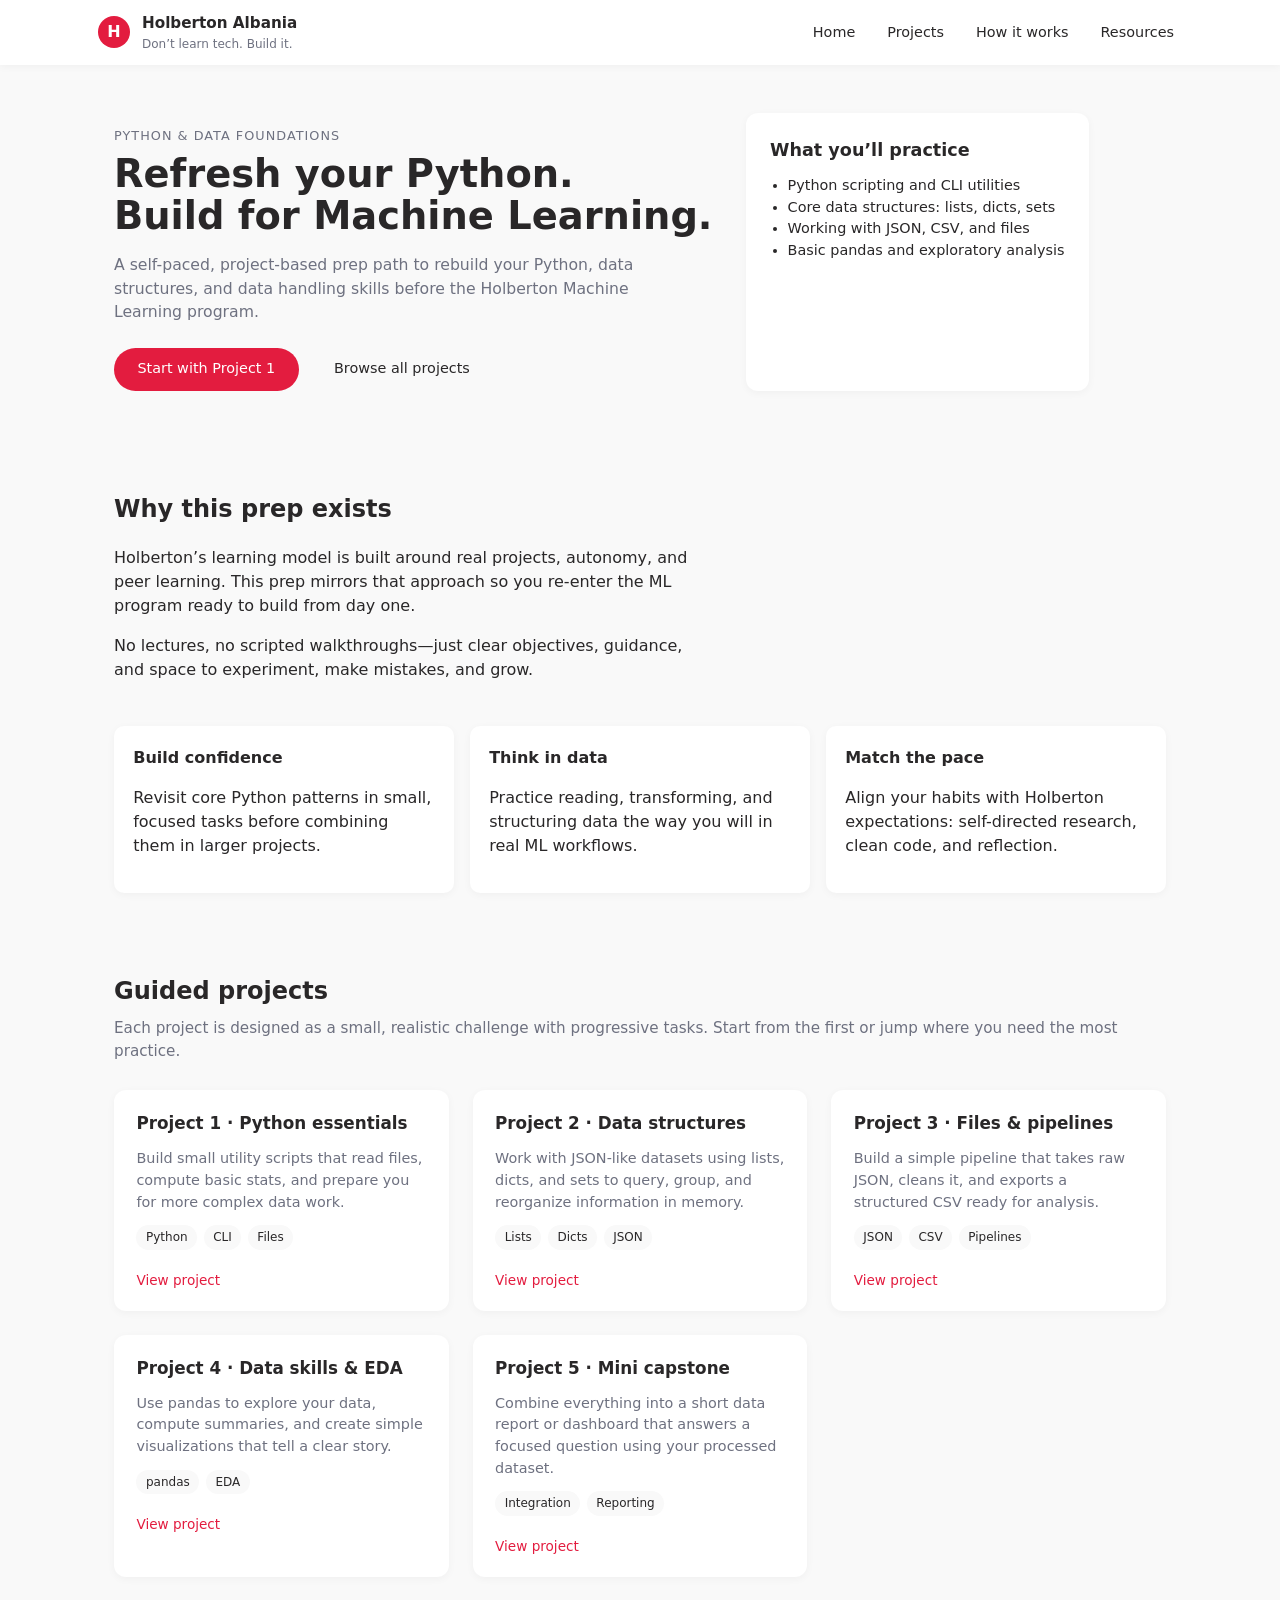
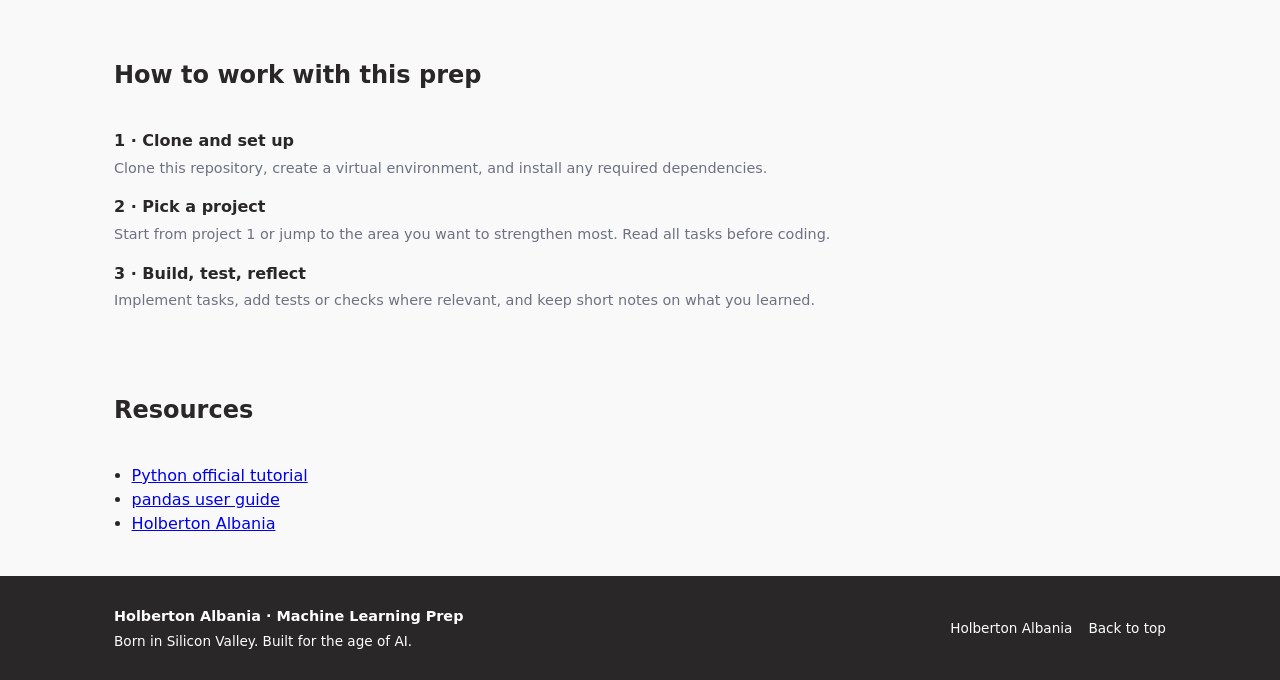
==== docs/index.html @ 2c6f0e53 "add: skeleton for python referesher" ====
<!DOCTYPE html>
<html lang="en">
<head>
  <meta charset="UTF-8">
  <title>Holberton ML – Python & Data Refresh</title>
  <meta name="viewport" content="width=device-width, initial-scale=1">
  <link rel="stylesheet" href="assets/css/main.css">
</head>
<body class="bg-light text-main">

  <!-- Site header / top nav -->
  <header class="site-header bg-white shadow-sm">
    <div class="container header-inner">
      <div class="brand">
        <!-- Placeholder logo: later replace with actual SVG -->
        <div class="brand-logo-circle bg-cherry text-on-primary">H</div>
        <div class="brand-text">
          <span class="brand-name">Holberton Albania</span>
          <span class="brand-tagline">Don’t learn tech. Build it.</span>
        </div>
      </div>
      <nav class="nav">
        <a href="#hero" class="nav-link">Home</a>
        <a href="#projects" class="nav-link">Projects</a>
        <a href="#how" class="nav-link">How it works</a>
        <a href="#resources" class="nav-link">Resources</a>
      </nav>
    </div>
  </header>

  <main>
    <!-- Hero -->
    <section id="hero" class="hero bg-light">
      <div class="container hero-inner">
        <div class="hero-text">
          <p class="eyebrow">Python & Data Foundations</p>
          <h1 class="hero-title">
            Refresh your Python.<br>
            Build for Machine Learning.
          </h1>
          <p class="hero-subtitle">
            A self-paced, project-based prep path to rebuild your Python, data structures,
            and data handling skills before the Holberton Machine Learning program.
          </p>
          <div class="hero-actions">
            <a href="#projects" class="btn btn-primary">Start with Project 1</a>
            <a href="#projects" class="btn btn-ghost">Browse all projects</a>
          </div>
        </div>
        <div class="hero-panel">
          <div class="panel-card">
            <h2 class="panel-title">What you’ll practice</h2>
            <ul class="panel-list">
              <li>Python scripting and CLI utilities</li>
              <li>Core data structures: lists, dicts, sets</li>
              <li>Working with JSON, CSV, and files</li>
              <li>Basic pandas and exploratory analysis</li>
            </ul>
          </div>
        </div>
      </div>
    </section>

    <!-- Why section -->
    <section id="why" class="section">
      <div class="container section-inner">
        <div class="section-text">
          <h2>Why this prep exists</h2>
          <p>
            Holberton’s learning model is built around real projects, autonomy, and
            peer learning. This prep mirrors that approach so you re-enter the ML
            program ready to build from day one.
          </p>
          <p>
            No lectures, no scripted walkthroughs—just clear objectives, guidance,
            and space to experiment, make mistakes, and grow.
          </p>
        </div>
        <div class="section-card-grid">
          <div class="info-card">
            <h3>Build confidence</h3>
            <p>Revisit core Python patterns in small, focused tasks before combining them in larger projects.</p>
          </div>
          <div class="info-card">
            <h3>Think in data</h3>
            <p>Practice reading, transforming, and structuring data the way you will in real ML workflows.</p>
          </div>
          <div class="info-card">
            <h3>Match the pace</h3>
            <p>Align your habits with Holberton expectations: self-directed research, clean code, and reflection.</p>
          </div>
        </div>
      </div>
    </section>

    <!-- Projects overview -->
    <section id="projects" class="section bg-light">
      <div class="container section-inner">
        <header class="section-header">
          <h2>Guided projects</h2>
          <p class="section-subtitle">
            Each project is designed as a small, realistic challenge with progressive tasks.
            Start from the first or jump where you need the most practice.
          </p>
        </header>

        <div class="cards-grid">
          <article class="project-card">
            <h3>Project 1 · Python essentials</h3>
            <p>
              Build small utility scripts that read files, compute basic stats, and prepare you
              for more complex data work.
            </p>
            <div class="project-meta">
              <span class="tag">Python</span>
              <span class="tag">CLI</span>
              <span class="tag">Files</span>
            </div>
            <a href="projects/01-python-essentials.html" class="project-link">View project</a>
          </article>

          <article class="project-card">
            <h3>Project 2 · Data structures</h3>
            <p>
              Work with JSON-like datasets using lists, dicts, and sets to query, group, and
              reorganize information in memory.
            </p>
            <div class="project-meta">
              <span class="tag">Lists</span>
              <span class="tag">Dicts</span>
              <span class="tag">JSON</span>
            </div>
            <a href="projects/02-data-structures.html" class="project-link">View project</a>
          </article>

          <article class="project-card">
            <h3>Project 3 · Files & pipelines</h3>
            <p>
              Build a simple pipeline that takes raw JSON, cleans it, and exports a structured
              CSV ready for analysis.
            </p>
            <div class="project-meta">
              <span class="tag">JSON</span>
              <span class="tag">CSV</span>
              <span class="tag">Pipelines</span>
            </div>
            <a href="projects/03-data-pipelines.html" class="project-link">View project</a>
          </article>

          <article class="project-card">
            <h3>Project 4 · Data skills & EDA</h3>
            <p>
              Use pandas to explore your data, compute summaries, and create simple visualizations
              that tell a clear story.
            </p>
            <div class="project-meta">
              <span class="tag">pandas</span>
              <span class="tag">EDA</span>
            </div>
            <a href="projects/04-data-eda.html" class="project-link">View project</a>
          </article>

          <article class="project-card">
            <h3>Project 5 · Mini capstone</h3>
            <p>
              Combine everything into a short data report or dashboard that answers a focused question
              using your processed dataset.
            </p>
            <div class="project-meta">
              <span class="tag">Integration</span>
              <span class="tag">Reporting</span>
            </div>
            <a href="projects/05-capstone.html" class="project-link">View project</a>
          </article>
        </div>
      </div>
    </section>

    <!-- How to use -->
    <section id="how" class="section">
      <div class="container section-inner">
        <header class="section-header">
          <h2>How to work with this prep</h2>
        </header>
        <ol class="steps-list">
          <li>
            <h3>1 · Clone and set up</h3>
            <p>Clone this repository, create a virtual environment, and install any required dependencies.</p>
          </li>
          <li>
            <h3>2 · Pick a project</h3>
            <p>Start from project 1 or jump to the area you want to strengthen most. Read all tasks before coding.</p>
          </li>
          <li>
            <h3>3 · Build, test, reflect</h3>
            <p>Implement tasks, add tests or checks where relevant, and keep short notes on what you learned.</p>
          </li>
        </ol>
      </div>
    </section>

    <!-- Resources -->
    <section id="resources" class="section bg-light">
      <div class="container section-inner">
        <header class="section-header">
          <h2>Resources</h2>
        </header>
        <ul class="resource-list">
          <li><a href="https://docs.python.org/3/tutorial/" target="_blank" rel="noreferrer">Python official tutorial</a></li>
          <li><a href="https://pandas.pydata.org/docs/user_guide/index.html" target="_blank" rel="noreferrer">pandas user guide</a></li>
          <li><a href="https://holberton.al" target="_blank" rel="noreferrer">Holberton Albania</a></li>
        </ul>
      </div>
    </section>
  </main>

  <footer class="site-footer bg-midnight text-on-primary">
    <div class="container footer-inner">
      <div>
        <span class="footer-title">Holberton Albania · Machine Learning Prep</span>
        <p class="footer-text">Born in Silicon Valley. Built for the age of AI.</p>
      </div>
      <div class="footer-links">
        <a href="https://holberton.al" target="_blank" rel="noreferrer">Holberton Albania</a>
        <a href="#hero">Back to top</a>
      </div>
    </div>
  </footer>

  <script src="assets/js/main.js"></script>
</body>
</html>
---- docs/assets/css/main.css ----
/* Base colors (from brand guidelines) */
:root {
  --color-ice-white: #FFFFFF;
  --color-cherry: #E31C3F;
  --color-midnight: #292728;
  --color-light-grey: #F9F9F9;

  --color-text-main: #292728;
  --color-text-muted: #6E7180;

  --shadow-soft: 0 2px 8px rgba(0, 0, 0, 0.04);
}

/* Reset-ish */
*,
*::before,
*::after {
  box-sizing: border-box;
}

body {
  margin: 0;
  font-family: system-ui, -apple-system, BlinkMacSystemFont, "Segoe UI", sans-serif;
  color: var(--color-text-main);
  background-color: var(--color-light-grey);
  line-height: 1.5;
}

/* Utility classes */
.bg-light {
  background-color: var(--color-light-grey);
}

.bg-white {
  background-color: var(--color-ice-white);
}

.bg-midnight {
  background-color: var(--color-midnight);
}

.bg-cherry {
  background-color: var(--color-cherry);
}

.text-main {
  color: var(--color-text-main);
}

.text-on-primary {
  color: #FFFFFF;
}

.shadow-sm {
  box-shadow: var(--shadow-soft);
}

.container {
  max-width: 1100px;
  margin: 0 auto;
  padding: 0 1.5rem;
}

/* Header / nav */
.site-header {
  position: sticky;
  top: 0;
  z-index: 20;
}

.header-inner {
  display: flex;
  align-items: center;
  justify-content: space-between;
  padding: 0.75rem 0.5rem;
}

.brand {
  display: flex;
  align-items: center;
  gap: 0.75rem;
}

.brand-logo-circle {
  width: 32px;
  height: 32px;
  border-radius: 999px;
  display: inline-flex;
  align-items: center;
  justify-content: center;
  font-weight: 700;
}

.brand-text {
  display: flex;
  flex-direction: column;
}

.brand-name {
  font-weight: 600;
  font-size: 0.95rem;
}

.brand-tagline {
  font-size: 0.75rem;
  color: var(--color-text-muted);
}

.nav {
  display: flex;
  gap: 1rem;
}

.nav-link {
  font-size: 0.9rem;
  text-decoration: none;
  color: var(--color-text-main);
  padding: 0.25rem 0.5rem;
  border-radius: 999px;
}

.nav-link:hover {
  background-color: var(--color-light-grey);
}

/* Hero */
.hero {
  padding: 3rem 0 2.5rem;
}

.hero-inner {
  display: grid;
  grid-template-columns: minmax(0, 2fr) minmax(0, 1.4fr);
  gap: 2rem;
  align-items: stretch;
}

.eyebrow {
  font-size: 0.8rem;
  text-transform: uppercase;
  letter-spacing: 0.08em;
  color: var(--color-text-muted);
  margin-bottom: 0.5rem;
}

.hero-title {
  font-size: 2.4rem;
  line-height: 1.1;
  margin: 0 0 1rem;
}

.hero-subtitle {
  font-size: 0.98rem;
  max-width: 36rem;
  color: var(--color-text-muted);
}

.hero-actions {
  display: flex;
  flex-wrap: wrap;
  gap: 0.75rem;
  margin-top: 1.5rem;
}

.btn {
  display: inline-flex;
  align-items: center;
  justify-content: center;
  padding: 0.6rem 1.4rem;
  border-radius: 999px;
  font-size: 0.9rem;
  border: 1px solid transparent;
  cursor: pointer;
  text-decoration: none;
}

.btn-primary {
  background-color: var(--color-cherry);
  color: #FFFFFF;
}

.btn-primary:hover {
  opacity: 0.95;
}

.btn-ghost {
  background-color: transparent;
  color: var(--color-text-main);
  border-color: var(--color-light-grey);
}

.btn-ghost:hover {
  background-color: var(--color-light-grey);
}

.hero-panel {
  display: flex;
  align-items: stretch;
}

.panel-card {
  background-color: #FFFFFF;
  border-radius: 12px;
  padding: 1.5rem;
  box-shadow: var(--shadow-soft);
}

.panel-title {
  margin-top: 0;
  margin-bottom: 0.75rem;
  font-size: 1.1rem;
}

.panel-list {
  margin: 0;
  padding-left: 1.1rem;
  font-size: 0.9rem;
}

/* Sections */
.section {
  padding: 2.5rem 0;
}

.section-inner {
  display: flex;
  flex-direction: column;
  gap: 1.75rem;
}

.section-header h2 {
  margin: 0 0 0.5rem;
}

.section-subtitle {
  margin: 0;
  font-size: 0.95rem;
  color: var(--color-text-muted);
}

/* Why cards */
.section-text {
  max-width: 36rem;
}

.section-card-grid {
  display: grid;
  grid-template-columns: repeat(auto-fit, minmax(220px, 1fr));
  gap: 1rem;
}

.info-card {
  background-color: #FFFFFF;
  border-radius: 10px;
  padding: 1.2rem;
  box-shadow: var(--shadow-soft);
}

.info-card h3 {
  margin-top: 0;
  margin-bottom: 0.4rem;
  font-size: 1rem;
}

/* Project cards */
.cards-grid {
  display: grid;
  grid-template-columns: repeat(auto-fit, minmax(260px, 1fr));
  gap: 1.5rem;
}

.project-card {
  background-color: #FFFFFF;
  border-radius: 12px;
  padding: 1.3rem 1.4rem;
  box-shadow: var(--shadow-soft);
  display: flex;
  flex-direction: column;
  gap: 0.75rem;
}

.project-card h3 {
  margin: 0;
  font-size: 1.05rem;
}

.project-card p {
  margin: 0;
  font-size: 0.9rem;
  color: var(--color-text-muted);
}

.project-meta {
  display: flex;
  flex-wrap: wrap;
  gap: 0.4rem;
}

.tag {
  font-size: 0.75rem;
  padding: 0.2rem 0.6rem;
  border-radius: 999px;
  background-color: var(--color-light-grey);
}

.project-link {
  margin-top: 0.5rem;
  font-size: 0.85rem;
  color: var(--color-cherry);
  text-decoration: none;
}

.project-link:hover {
  text-decoration: underline;
}

/* Steps list */
.steps-list {
  list-style: none;
  margin: 0;
  padding: 0;
  display: grid;
  gap: 1rem;
}

.steps-list h3 {
  margin: 0 0 0.3rem;
  font-size: 1rem;
}

.steps-list p {
  margin: 0;
  font-size: 0.9rem;
  color: var(--color-text-muted);
}

/* Resources */
.resource-list {
  margin: 0;
  padding-left: 1.1rem;
}

/* Footer */
.site-footer {
  padding: 1.75rem 0;
}

.footer-inner {
  display: flex;
  align-items: center;
  justify-content: space-between;
  gap: 1.5rem;
}

.footer-title {
  font-size: 0.9rem;
  font-weight: 600;
}

.footer-text {
  font-size: 0.85rem;
  margin: 0.2rem 0 0;
}

.footer-links {
  display: flex;
  gap: 1rem;
}

.footer-links a {
  font-size: 0.85rem;
  color: #FFFFFF;
  text-decoration: none;
}

.footer-links a:hover {
  text-decoration: underline;
}

/* Responsive tweaks */
@media (max-width: 768px) {
  .header-inner {
    flex-direction: column;
    align-items: flex-start;
    gap: 0.5rem;
  }

  .nav {
    width: 100%;
    justify-content: flex-start;
    flex-wrap: wrap;
  }

  .hero-inner {
    grid-template-columns: minmax(0, 1fr);
  }

  .footer-inner {
    flex-direction: column;
    align-items: flex-start;
  }
}
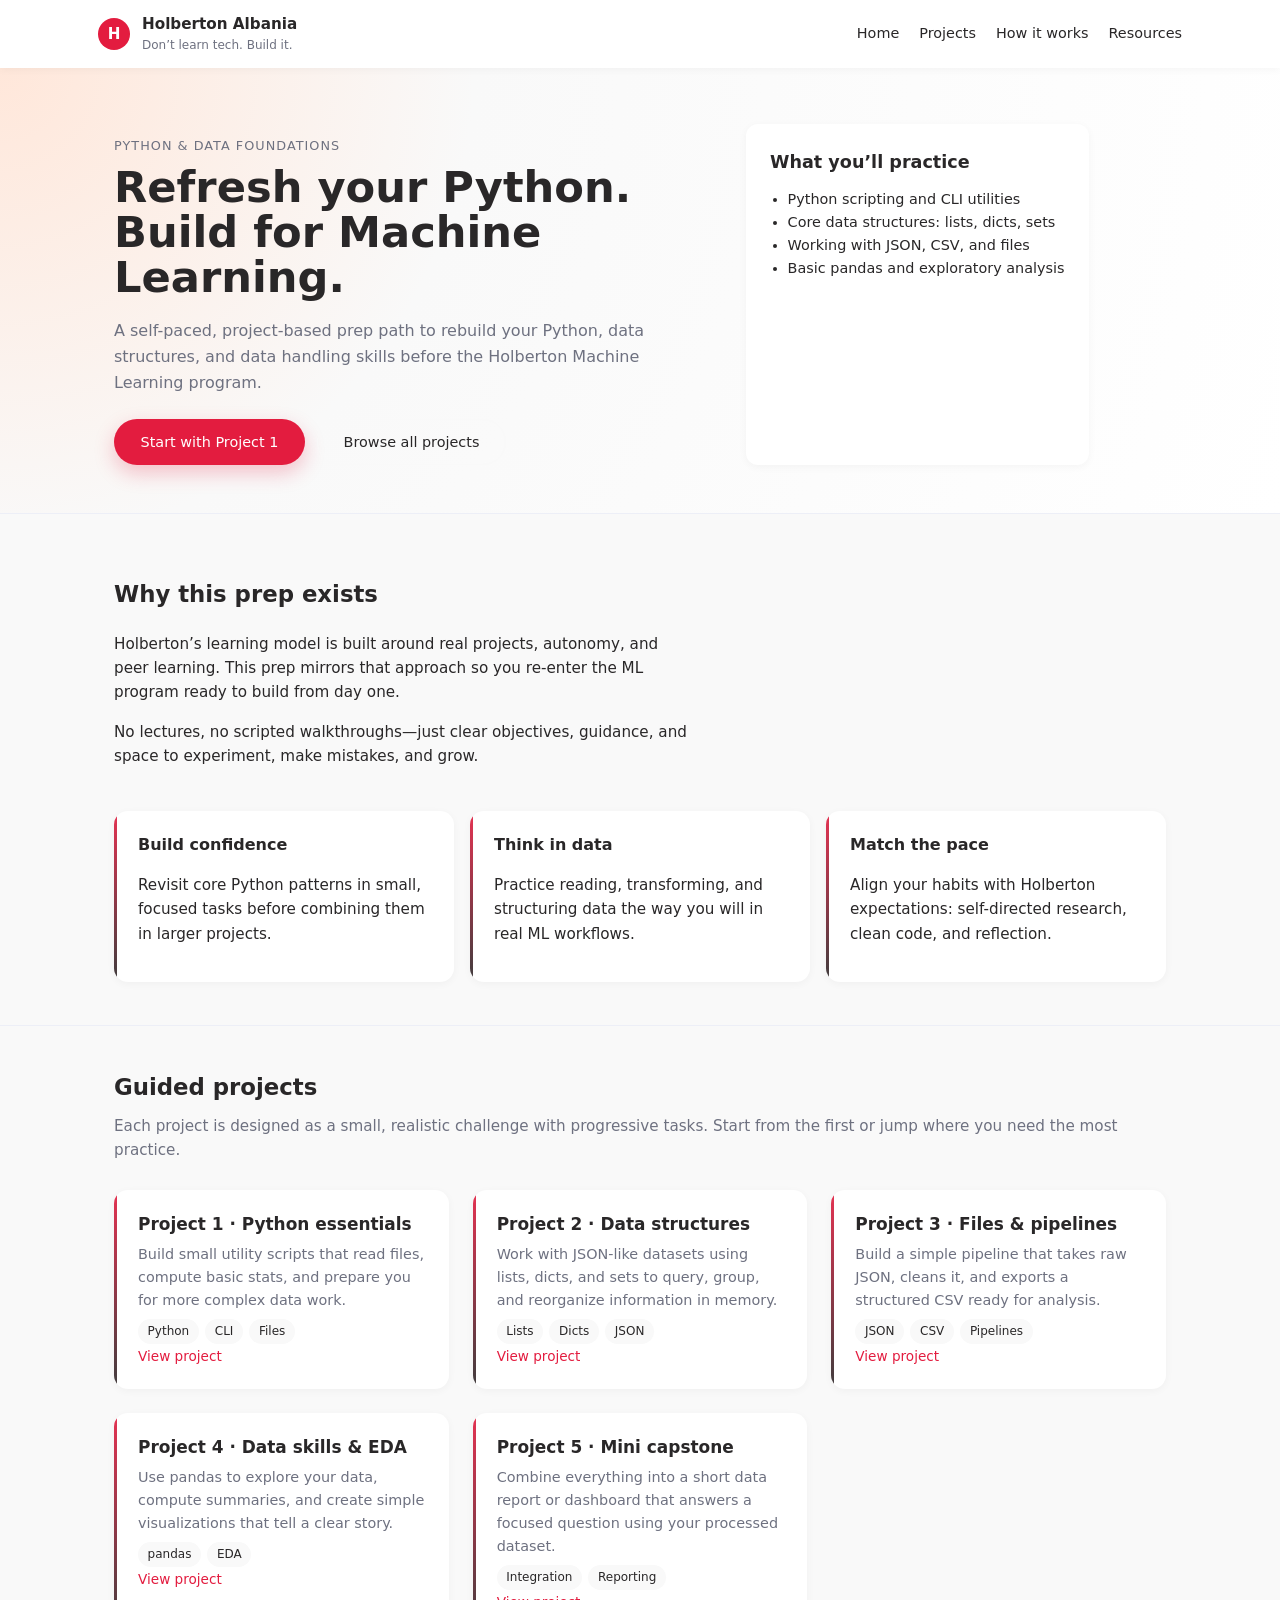
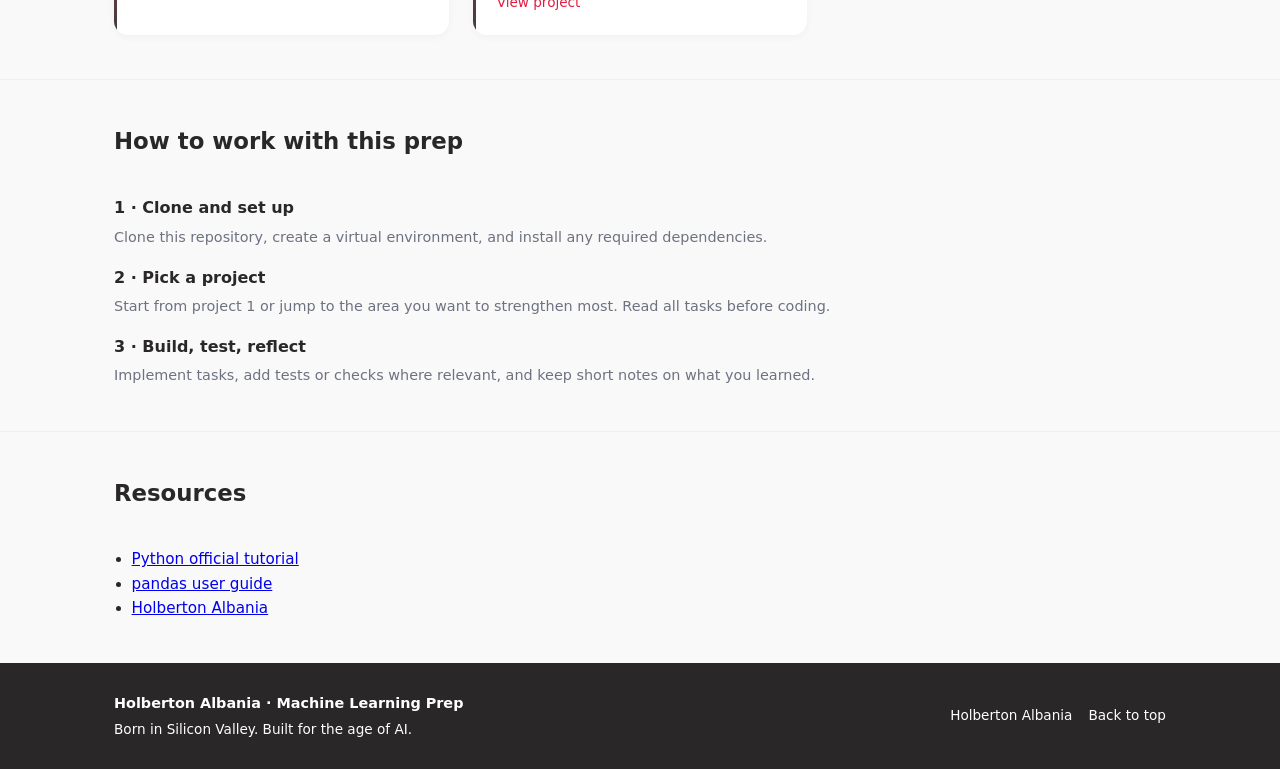
==== commit 2c7df416: "Modernized homepage styling and layout" ====
--- a/docs/index.html
+++ b/docs/index.html
@@ -30,10 +30,10 @@
 
   <main>
     <!-- Hero -->
-    <section id="hero" class="hero bg-light">
+    <section id="hero" class="hero hero-gradient">
       <div class="container hero-inner">
         <div class="hero-text">
-          <p class="eyebrow">Python & Data Foundations</p>
+          <p class="eyebrow">Python &amp; Data Foundations</p>
           <h1 class="hero-title">
             Refresh your Python.<br>
             Build for Machine Learning.
@@ -134,7 +134,7 @@
           </article>
 
           <article class="project-card">
-            <h3>Project 3 · Files & pipelines</h3>
+            <h3>Project 3 · Files &amp; pipelines</h3>
             <p>
               Build a simple pipeline that takes raw JSON, cleans it, and exports a structured
               CSV ready for analysis.
@@ -148,7 +148,7 @@
           </article>
 
           <article class="project-card">
-            <h3>Project 4 · Data skills & EDA</h3>
+            <h3>Project 4 · Data skills &amp; EDA</h3>
             <p>
               Use pandas to explore your data, compute summaries, and create simple visualizations
               that tell a clear story.
--- a/docs/assets/css/main.css
+++ b/docs/assets/css/main.css
@@ -23,7 +23,8 @@
   font-family: system-ui, -apple-system, BlinkMacSystemFont, "Segoe UI", sans-serif;
   color: var(--color-text-main);
   background-color: var(--color-light-grey);
-  line-height: 1.5;
+  line-height: 1.6;
+  font-size: 0.95rem;
 }
 
 /* Utility classes */
@@ -106,26 +107,44 @@
   color: var(--color-text-muted);
 }
 
+/* Nav */
 .nav {
   display: flex;
-  gap: 1rem;
+  gap: 1.25rem;
+  align-items: center;
 }
 
 .nav-link {
+  position: relative;
   font-size: 0.9rem;
   text-decoration: none;
   color: var(--color-text-main);
-  padding: 0.25rem 0.5rem;
+  padding: 0.25rem 0;
+}
+
+.nav-link::after {
+  content: "";
+  position: absolute;
+  left: 0;
+  bottom: -2px;
+  width: 0;
+  height: 2px;
+  background-color: var(--color-cherry);
   border-radius: 999px;
-}
-
-.nav-link:hover {
-  background-color: var(--color-light-grey);
+  transition: width 0.18s ease-out;
+}
+
+.nav-link:hover::after {
+  width: 100%;
 }
 
 /* Hero */
 .hero {
-  padding: 3rem 0 2.5rem;
+  padding: 3.5rem 0 3rem;
+}
+
+.hero-gradient {
+  background: radial-gradient(circle at top left, #ffe7da 0%, #f9f9f9 35%, #ffffff 100%);
 }
 
 .hero-inner {
@@ -144,13 +163,13 @@
 }
 
 .hero-title {
-  font-size: 2.4rem;
-  line-height: 1.1;
-  margin: 0 0 1rem;
+  font-size: 2.7rem;
+  line-height: 1.05;
+  margin: 0 0 1.1rem;
 }
 
 .hero-subtitle {
-  font-size: 0.98rem;
+  font-size: 1rem;
   max-width: 36rem;
   color: var(--color-text-muted);
 }
@@ -166,21 +185,24 @@
   display: inline-flex;
   align-items: center;
   justify-content: center;
-  padding: 0.6rem 1.4rem;
+  padding: 0.65rem 1.6rem;
   border-radius: 999px;
   font-size: 0.9rem;
   border: 1px solid transparent;
   cursor: pointer;
   text-decoration: none;
+  transition: background-color 0.12s ease-out, box-shadow 0.12s ease-out, transform 0.12s ease-out;
 }
 
 .btn-primary {
   background-color: var(--color-cherry);
   color: #FFFFFF;
+  box-shadow: 0 8px 20px rgba(227, 28, 63, 0.25);
 }
 
 .btn-primary:hover {
-  opacity: 0.95;
+  transform: translateY(-1px);
+  box-shadow: 0 10px 26px rgba(227, 28, 63, 0.3);
 }
 
 .btn-ghost {
@@ -219,7 +241,12 @@
 
 /* Sections */
 .section {
-  padding: 2.5rem 0;
+  padding: 2.7rem 0;
+}
+
+/* Thin separator between sections */
+.section:not(:first-of-type) {
+  border-top: 1px solid #EDEFF7;
 }
 
 .section-inner {
@@ -249,11 +276,36 @@
   gap: 1rem;
 }
 
-.info-card {
+/* Shared card styles */
+.info-card,
+.project-card {
   background-color: #FFFFFF;
-  border-radius: 10px;
-  padding: 1.2rem;
+  border-radius: 14px;
+  padding: 1.3rem 1.5rem;
   box-shadow: var(--shadow-soft);
+  position: relative;
+  overflow: hidden;
+  transition: transform 0.15s ease-out, box-shadow 0.15s ease-out;
+}
+
+/* Accent stripe on left */
+.info-card::before,
+.project-card::before {
+  content: "";
+  position: absolute;
+  left: 0;
+  top: 0;
+  width: 3px;
+  height: 100%;
+  background: linear-gradient(to bottom, var(--color-cherry), var(--color-midnight));
+  opacity: 0.9;
+}
+
+/* Hover state */
+.info-card:hover,
+.project-card:hover {
+  transform: translateY(-2px);
+  box-shadow: 0 10px 28px rgba(0, 0, 0, 0.06);
 }
 
 .info-card h3 {
@@ -269,23 +321,13 @@
   gap: 1.5rem;
 }
 
-.project-card {
-  background-color: #FFFFFF;
-  border-radius: 12px;
-  padding: 1.3rem 1.4rem;
-  box-shadow: var(--shadow-soft);
-  display: flex;
-  flex-direction: column;
-  gap: 0.75rem;
-}
-
 .project-card h3 {
   margin: 0;
-  font-size: 1.05rem;
+  font-size: 1.06rem;
 }
 
 .project-card p {
-  margin: 0;
+  margin: 0.3rem 0 0.4rem;
   font-size: 0.9rem;
   color: var(--color-text-muted);
 }
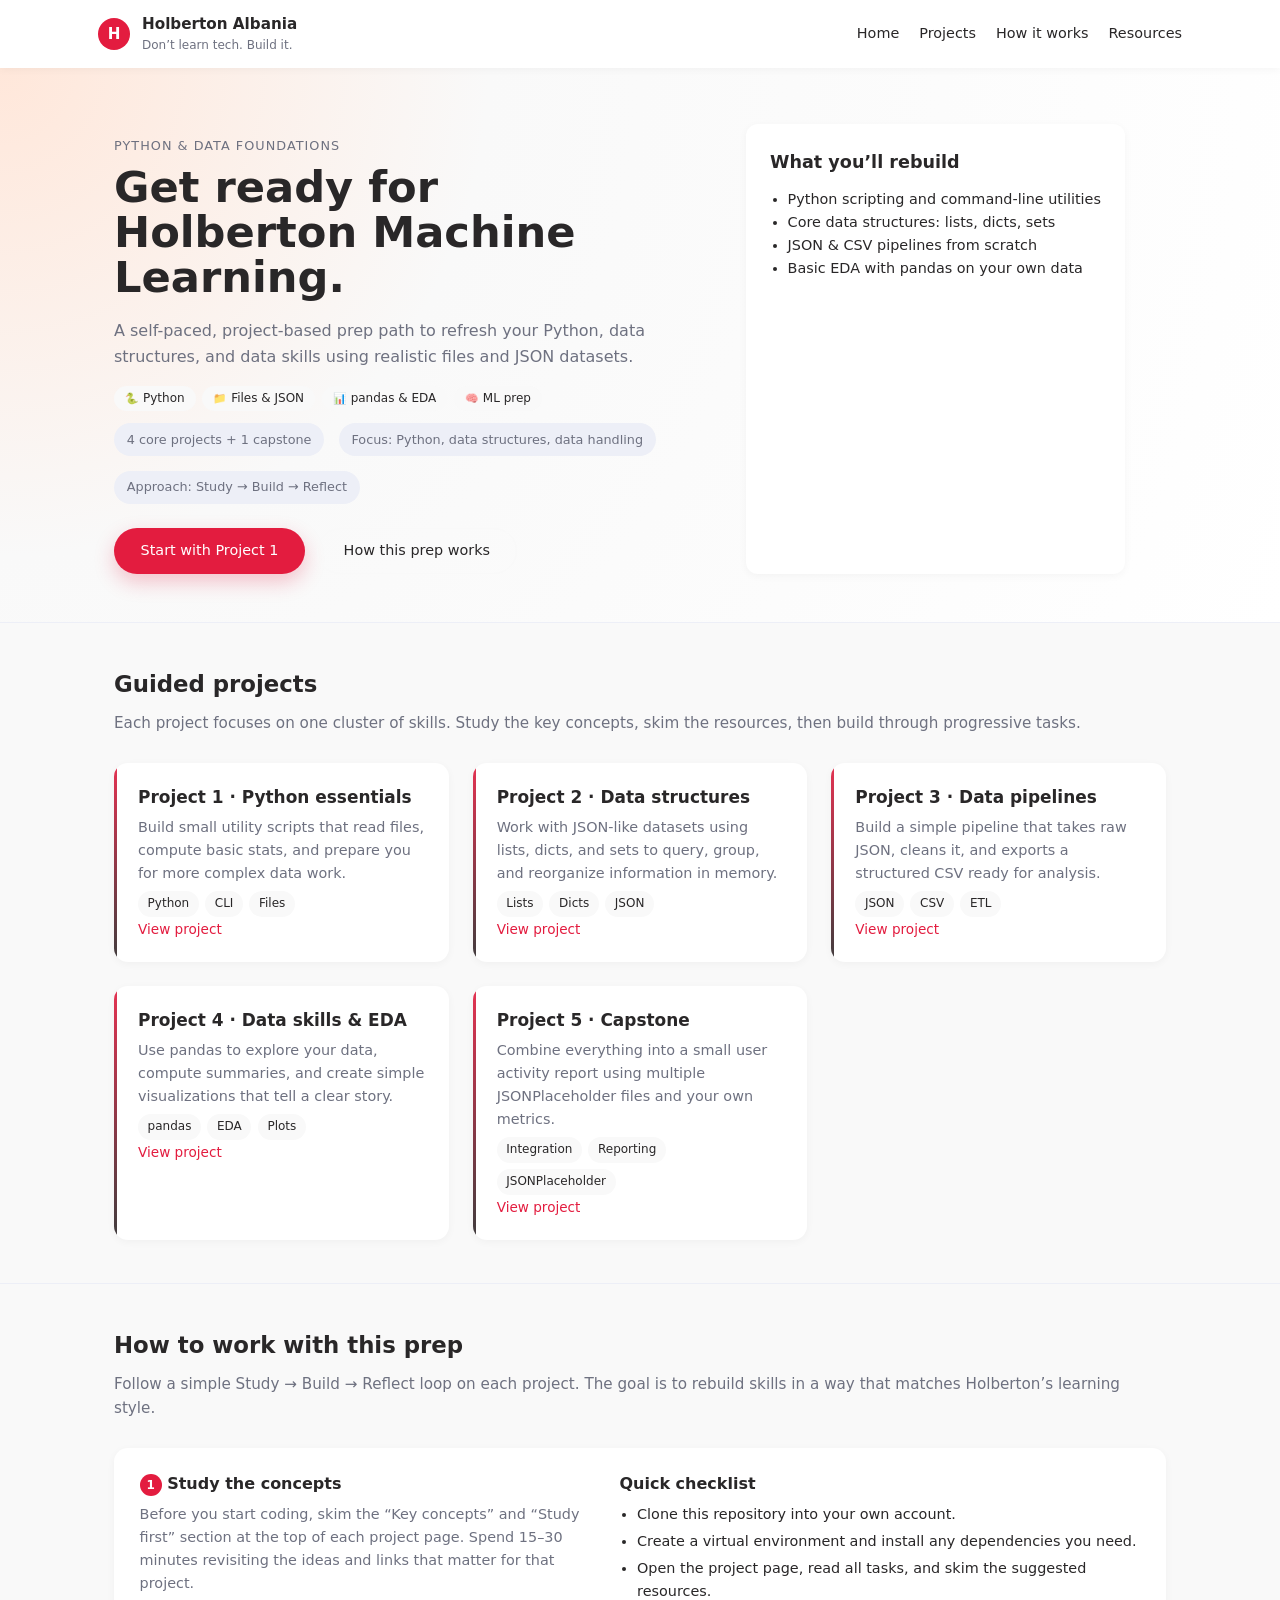
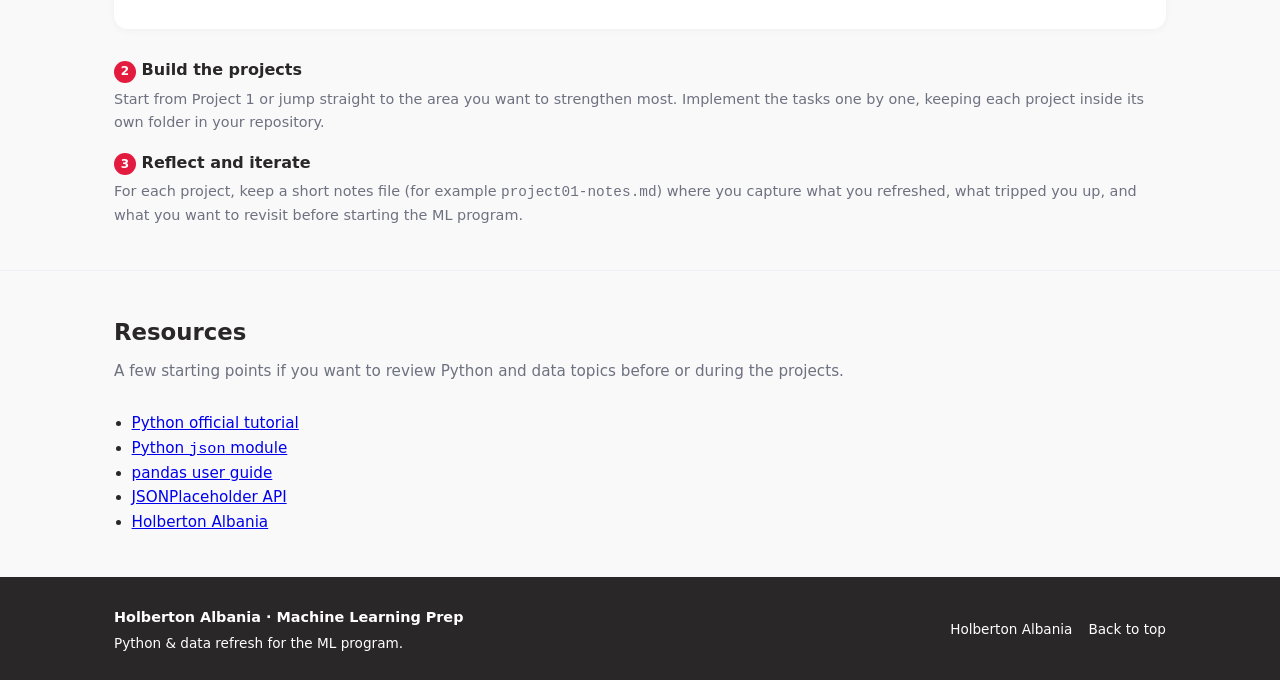
==== commit b7cdf627: "udpate look and feel" ====
--- a/docs/index.html
+++ b/docs/index.html
@@ -12,7 +12,6 @@
   <header class="site-header bg-white shadow-sm">
     <div class="container header-inner">
       <div class="brand">
-        <!-- Placeholder logo: later replace with actual SVG -->
         <div class="brand-logo-circle bg-cherry text-on-primary">H</div>
         <div class="brand-text">
           <span class="brand-name">Holberton Albania</span>
@@ -35,59 +34,42 @@
         <div class="hero-text">
           <p class="eyebrow">Python &amp; Data Foundations</p>
           <h1 class="hero-title">
-            Refresh your Python.<br>
-            Build for Machine Learning.
+            Get ready for<br>
+            Holberton Machine Learning.
           </h1>
           <p class="hero-subtitle">
-            A self-paced, project-based prep path to rebuild your Python, data structures,
-            and data handling skills before the Holberton Machine Learning program.
-          </p>
+            A self-paced, project-based prep path to refresh your Python, data structures,
+            and data skills using realistic files and JSON datasets.
+          </p>
+
+          <div class="project-hero-tags">
+            <span class="pill-tag"><span class="pill-tag-icon">🐍</span> Python</span>
+            <span class="pill-tag"><span class="pill-tag-icon">📁</span> Files &amp; JSON</span>
+            <span class="pill-tag"><span class="pill-tag-icon">📊</span> pandas &amp; EDA</span>
+            <span class="pill-tag"><span class="pill-tag-icon">🧠</span> ML prep</span>
+          </div>
+
+          <div class="info-strip">
+            <span class="info-pill">4 core projects + 1 capstone</span>
+            <span class="info-pill">Focus: Python, data structures, data handling</span>
+            <span class="info-pill">Approach: Study → Build → Reflect</span>
+          </div>
+
           <div class="hero-actions">
             <a href="#projects" class="btn btn-primary">Start with Project 1</a>
-            <a href="#projects" class="btn btn-ghost">Browse all projects</a>
-          </div>
-        </div>
+            <a href="#how" class="btn btn-ghost">How this prep works</a>
+          </div>
+        </div>
+
         <div class="hero-panel">
           <div class="panel-card">
-            <h2 class="panel-title">What you’ll practice</h2>
+            <h2 class="panel-title">What you’ll rebuild</h2>
             <ul class="panel-list">
-              <li>Python scripting and CLI utilities</li>
+              <li>Python scripting and command-line utilities</li>
               <li>Core data structures: lists, dicts, sets</li>
-              <li>Working with JSON, CSV, and files</li>
-              <li>Basic pandas and exploratory analysis</li>
+              <li>JSON &amp; CSV pipelines from scratch</li>
+              <li>Basic EDA with pandas on your own data</li>
             </ul>
-          </div>
-        </div>
-      </div>
-    </section>
-
-    <!-- Why section -->
-    <section id="why" class="section">
-      <div class="container section-inner">
-        <div class="section-text">
-          <h2>Why this prep exists</h2>
-          <p>
-            Holberton’s learning model is built around real projects, autonomy, and
-            peer learning. This prep mirrors that approach so you re-enter the ML
-            program ready to build from day one.
-          </p>
-          <p>
-            No lectures, no scripted walkthroughs—just clear objectives, guidance,
-            and space to experiment, make mistakes, and grow.
-          </p>
-        </div>
-        <div class="section-card-grid">
-          <div class="info-card">
-            <h3>Build confidence</h3>
-            <p>Revisit core Python patterns in small, focused tasks before combining them in larger projects.</p>
-          </div>
-          <div class="info-card">
-            <h3>Think in data</h3>
-            <p>Practice reading, transforming, and structuring data the way you will in real ML workflows.</p>
-          </div>
-          <div class="info-card">
-            <h3>Match the pace</h3>
-            <p>Align your habits with Holberton expectations: self-directed research, clean code, and reflection.</p>
           </div>
         </div>
       </div>
@@ -99,8 +81,8 @@
         <header class="section-header">
           <h2>Guided projects</h2>
           <p class="section-subtitle">
-            Each project is designed as a small, realistic challenge with progressive tasks.
-            Start from the first or jump where you need the most practice.
+            Each project focuses on one cluster of skills. Study the key concepts, skim the resources,
+            then build through progressive tasks.
           </p>
         </header>
 
@@ -134,7 +116,7 @@
           </article>
 
           <article class="project-card">
-            <h3>Project 3 · Files &amp; pipelines</h3>
+            <h3>Project 3 · Data pipelines</h3>
             <p>
               Build a simple pipeline that takes raw JSON, cleans it, and exports a structured
               CSV ready for analysis.
@@ -142,7 +124,7 @@
             <div class="project-meta">
               <span class="tag">JSON</span>
               <span class="tag">CSV</span>
-              <span class="tag">Pipelines</span>
+              <span class="tag">ETL</span>
             </div>
             <a href="projects/03-data-pipelines.html" class="project-link">View project</a>
           </article>
@@ -156,19 +138,21 @@
             <div class="project-meta">
               <span class="tag">pandas</span>
               <span class="tag">EDA</span>
+              <span class="tag">Plots</span>
             </div>
             <a href="projects/04-data-eda.html" class="project-link">View project</a>
           </article>
 
           <article class="project-card">
-            <h3>Project 5 · Mini capstone</h3>
-            <p>
-              Combine everything into a short data report or dashboard that answers a focused question
-              using your processed dataset.
+            <h3>Project 5 · Capstone</h3>
+            <p>
+              Combine everything into a small user activity report using multiple JSONPlaceholder
+              files and your own metrics.
             </p>
             <div class="project-meta">
               <span class="tag">Integration</span>
               <span class="tag">Reporting</span>
+              <span class="tag">JSONPlaceholder</span>
             </div>
             <a href="projects/05-capstone.html" class="project-link">View project</a>
           </article>
@@ -176,24 +160,49 @@
       </div>
     </section>
 
-    <!-- How to use -->
+    <!-- How to work with this prep -->
     <section id="how" class="section">
       <div class="container section-inner">
         <header class="section-header">
           <h2>How to work with this prep</h2>
+          <p class="section-subtitle">
+            Follow a simple Study → Build → Reflect loop on each project. The goal is to rebuild skills
+            in a way that matches Holberton’s learning style.
+          </p>
         </header>
+
+        <div class="study-panel">
+          <div class="study-panel-left">
+            <h3><span class="icon-circle">1</span> Study the concepts</h3>
+            <p>
+              Before you start coding, skim the “Key concepts” and “Study first” section at the top of each project page.
+              Spend 15–30 minutes revisiting the ideas and links that matter for that project.
+            </p>
+          </div>
+          <div class="study-panel-right">
+            <h3>Quick checklist</h3>
+            <ul class="study-list">
+              <li>Clone this repository into your own account.</li>
+              <li>Create a virtual environment and install any dependencies you need.</li>
+              <li>Open the project page, read all tasks, and skim the suggested resources.</li>
+            </ul>
+          </div>
+        </div>
+
         <ol class="steps-list">
           <li>
-            <h3>1 · Clone and set up</h3>
-            <p>Clone this repository, create a virtual environment, and install any required dependencies.</p>
+            <h3><span class="icon-circle">2</span> Build the projects</h3>
+            <p>
+              Start from Project 1 or jump straight to the area you want to strengthen most.
+              Implement the tasks one by one, keeping each project inside its own folder in your repository.
+            </p>
           </li>
           <li>
-            <h3>2 · Pick a project</h3>
-            <p>Start from project 1 or jump to the area you want to strengthen most. Read all tasks before coding.</p>
-          </li>
-          <li>
-            <h3>3 · Build, test, reflect</h3>
-            <p>Implement tasks, add tests or checks where relevant, and keep short notes on what you learned.</p>
+            <h3><span class="icon-circle">3</span> Reflect and iterate</h3>
+            <p>
+              For each project, keep a short notes file (for example <code>project01-notes.md</code>) where you capture
+              what you refreshed, what tripped you up, and what you want to revisit before starting the ML program.
+            </p>
           </li>
         </ol>
       </div>
@@ -204,10 +213,15 @@
       <div class="container section-inner">
         <header class="section-header">
           <h2>Resources</h2>
+          <p class="section-subtitle">
+            A few starting points if you want to review Python and data topics before or during the projects.
+          </p>
         </header>
         <ul class="resource-list">
           <li><a href="https://docs.python.org/3/tutorial/" target="_blank" rel="noreferrer">Python official tutorial</a></li>
+          <li><a href="https://docs.python.org/3/library/json.html" target="_blank" rel="noreferrer">Python <code>json</code> module</a></li>
           <li><a href="https://pandas.pydata.org/docs/user_guide/index.html" target="_blank" rel="noreferrer">pandas user guide</a></li>
+          <li><a href="https://jsonplaceholder.typicode.com/" target="_blank" rel="noreferrer">JSONPlaceholder API</a></li>
           <li><a href="https://holberton.al" target="_blank" rel="noreferrer">Holberton Albania</a></li>
         </ul>
       </div>
@@ -218,7 +232,7 @@
     <div class="container footer-inner">
       <div>
         <span class="footer-title">Holberton Albania · Machine Learning Prep</span>
-        <p class="footer-text">Born in Silicon Valley. Built for the age of AI.</p>
+        <p class="footer-text">Python &amp; data refresh for the ML program.</p>
       </div>
       <div class="footer-links">
         <a href="https://holberton.al" target="_blank" rel="noreferrer">Holberton Albania</a>
--- a/docs/assets/css/main.css
+++ b/docs/assets/css/main.css
@@ -138,7 +138,7 @@
   width: 100%;
 }
 
-/* Hero */
+/* Hero (homepage) */
 .hero {
   padding: 3.5rem 0 3rem;
 }
@@ -265,11 +265,12 @@
   color: var(--color-text-muted);
 }
 
-/* Why cards */
+/* Generic text sections */
 .section-text {
   max-width: 36rem;
 }
 
+/* Card grids */
 .section-card-grid {
   display: grid;
   grid-template-columns: repeat(auto-fit, minmax(220px, 1fr));
@@ -314,7 +315,7 @@
   font-size: 1rem;
 }
 
-/* Project cards */
+/* Project cards on homepage */
 .cards-grid {
   display: grid;
   grid-template-columns: repeat(auto-fit, minmax(260px, 1fr));
@@ -356,7 +357,7 @@
   text-decoration: underline;
 }
 
-/* Steps list */
+/* Steps list (homepage “How to work”) */
 .steps-list {
   list-style: none;
   margin: 0;
@@ -417,6 +418,214 @@
 
 .footer-links a:hover {
   text-decoration: underline;
+}
+
+/* --- New: project page hero + tags + info strip --- */
+
+.project-hero {
+  padding: 2.2rem 0 1.8rem;
+}
+
+.project-hero-inner {
+  display: flex;
+  flex-direction: column;
+  gap: 0.75rem;
+}
+
+.project-hero-title {
+  margin: 0;
+  font-size: 1.8rem;
+  line-height: 1.1;
+}
+
+.project-hero-subtitle {
+  margin: 0;
+  font-size: 0.95rem;
+  color: var(--color-text-muted);
+  max-width: 40rem;
+}
+
+.project-hero-tags {
+  display: flex;
+  flex-wrap: wrap;
+  gap: 0.4rem;
+}
+
+.pill-tag {
+  display: inline-flex;
+  align-items: center;
+  gap: 0.3rem;
+  font-size: 0.75rem;
+  padding: 0.2rem 0.7rem;
+  border-radius: 999px;
+  background-color: var(--color-light-grey);
+  color: var(--color-text-main);
+}
+
+.pill-tag-icon {
+  font-size: 0.9em;
+}
+
+/* Info strip (key facts) */
+.info-strip {
+  display: flex;
+  flex-wrap: wrap;
+  gap: 0.9rem;
+  margin-top: 0.75rem;
+}
+
+.info-pill {
+  flex: 0 0 auto;
+  padding: 0.4rem 0.8rem;
+  border-radius: 999px;
+  background-color: #EDEFF7;
+  font-size: 0.8rem;
+  color: var(--color-text-muted);
+}
+
+/* Study panel (Study -> Learn -> Practice) */
+.study-panel {
+  display: grid;
+  grid-template-columns: minmax(0, 1.4fr) minmax(0, 1.6fr);
+  gap: 1.5rem;
+  align-items: flex-start;
+  background-color: #FFFFFF;
+  border-radius: 14px;
+  padding: 1.4rem 1.6rem;
+  box-shadow: var(--shadow-soft);
+}
+
+.study-panel-left h3 {
+  margin-top: 0;
+  margin-bottom: 0.4rem;
+  font-size: 1rem;
+}
+
+.study-panel-left p {
+  margin: 0;
+  font-size: 0.9rem;
+  color: var(--color-text-muted);
+}
+
+.study-panel-right h3 {
+  margin-top: 0;
+  margin-bottom: 0.4rem;
+  font-size: 1rem;
+}
+
+.study-list {
+  margin: 0;
+  padding-left: 1.1rem;
+  font-size: 0.9rem;
+}
+
+.study-list li {
+  margin-bottom: 0.25rem;
+}
+
+/* Simple circular icon utility (for headings) */
+.icon-circle {
+  display: inline-flex;
+  align-items: center;
+  justify-content: center;
+  width: 22px;
+  height: 22px;
+  border-radius: 999px;
+  background-color: var(--color-cherry);
+  color: #FFFFFF;
+  font-size: 0.75rem;
+}
+
+/* --- New: task cards with expandable body --- */
+
+.tasks-grid {
+  display: grid;
+  grid-template-columns: minmax(0, 1fr);
+  gap: 1rem;
+}
+
+.task-card {
+  background-color: #FFFFFF;
+  border-radius: 14px;
+  box-shadow: var(--shadow-soft);
+  overflow: hidden;
+  border-left: 3px solid var(--color-cherry);
+  transition: box-shadow 0.15s ease-out, transform 0.15s ease-out;
+}
+
+.task-card:hover {
+  transform: translateY(-1px);
+  box-shadow: 0 10px 28px rgba(0, 0, 0, 0.06);
+}
+
+.task-header {
+  display: flex;
+  align-items: center;
+  justify-content: space-between;
+  padding: 0.9rem 1.2rem;
+  cursor: pointer;
+}
+
+.task-header-main {
+  display: flex;
+  flex-direction: column;
+  gap: 0.2rem;
+}
+
+.task-title {
+  margin: 0;
+  font-size: 0.98rem;
+}
+
+.task-subtitle {
+  margin: 0;
+  font-size: 0.85rem;
+  color: var(--color-text-muted);
+}
+
+.task-toggle {
+  font-size: 0.75rem;
+  color: var(--color-text-muted);
+}
+
+/* Collapsible body */
+.task-body {
+  max-height: 0;
+  overflow: hidden;
+  padding: 0 1.2rem;
+  border-top: 1px solid #EDEFF7;
+  transition: max-height 0.18s ease-out, padding 0.18s ease-out;
+}
+
+.task-card.is-open .task-body {
+  max-height: 500px; /* enough for typical content */
+  padding: 0.8rem 1.2rem 1rem;
+}
+
+.task-body h4 {
+  margin: 0 0 0.4rem;
+  font-size: 0.9rem;
+}
+
+.task-body ul {
+  margin: 0;
+  padding-left: 1.1rem;
+  font-size: 0.88rem;
+}
+
+.task-body li {
+  margin-bottom: 0.25rem;
+}
+
+.task-badge {
+  display: inline-flex;
+  align-items: center;
+  padding: 0.15rem 0.6rem;
+  border-radius: 999px;
+  font-size: 0.75rem;
+  background-color: #FFE7DA;
+  color: var(--color-text-main);
+  margin-top: 0.4rem;
 }
 
 /* Responsive tweaks */
@@ -437,6 +646,10 @@
     grid-template-columns: minmax(0, 1fr);
   }
 
+  .study-panel {
+    grid-template-columns: minmax(0, 1fr);
+  }
+
   .footer-inner {
     flex-direction: column;
     align-items: flex-start;
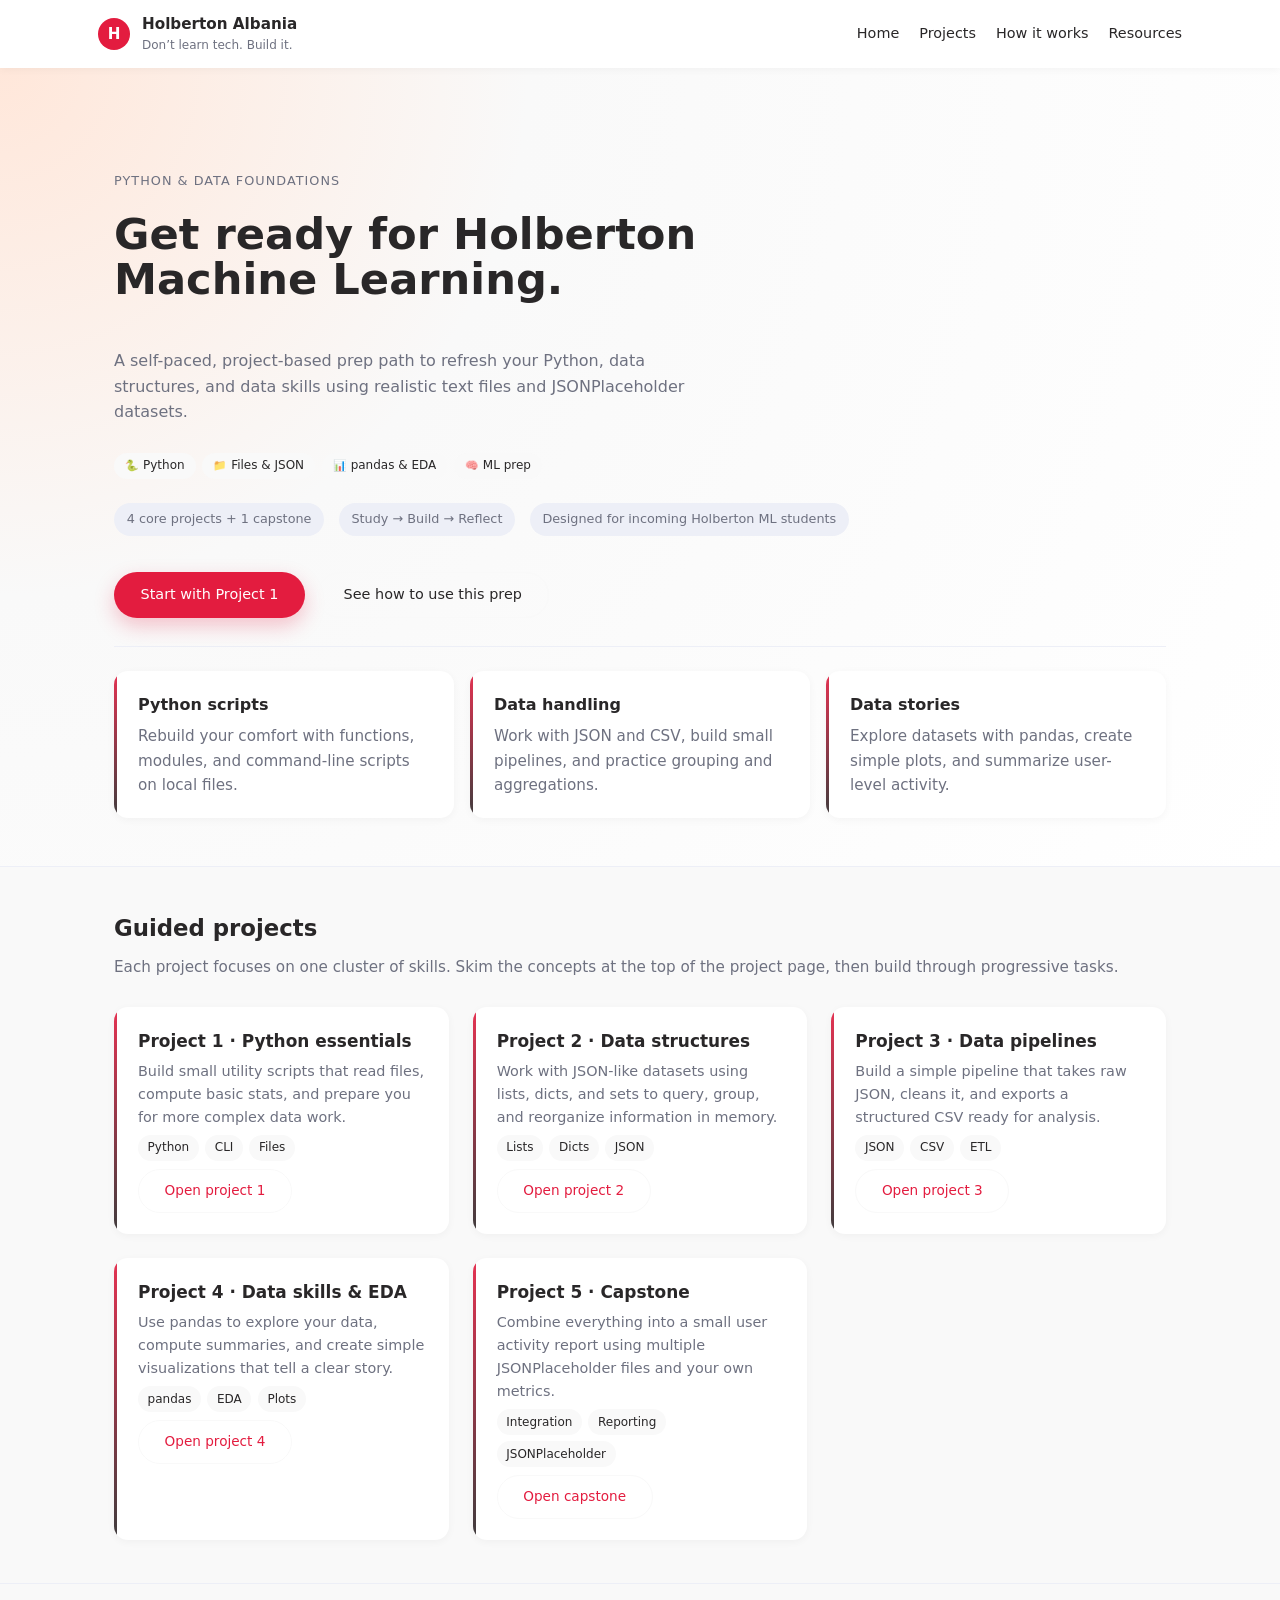
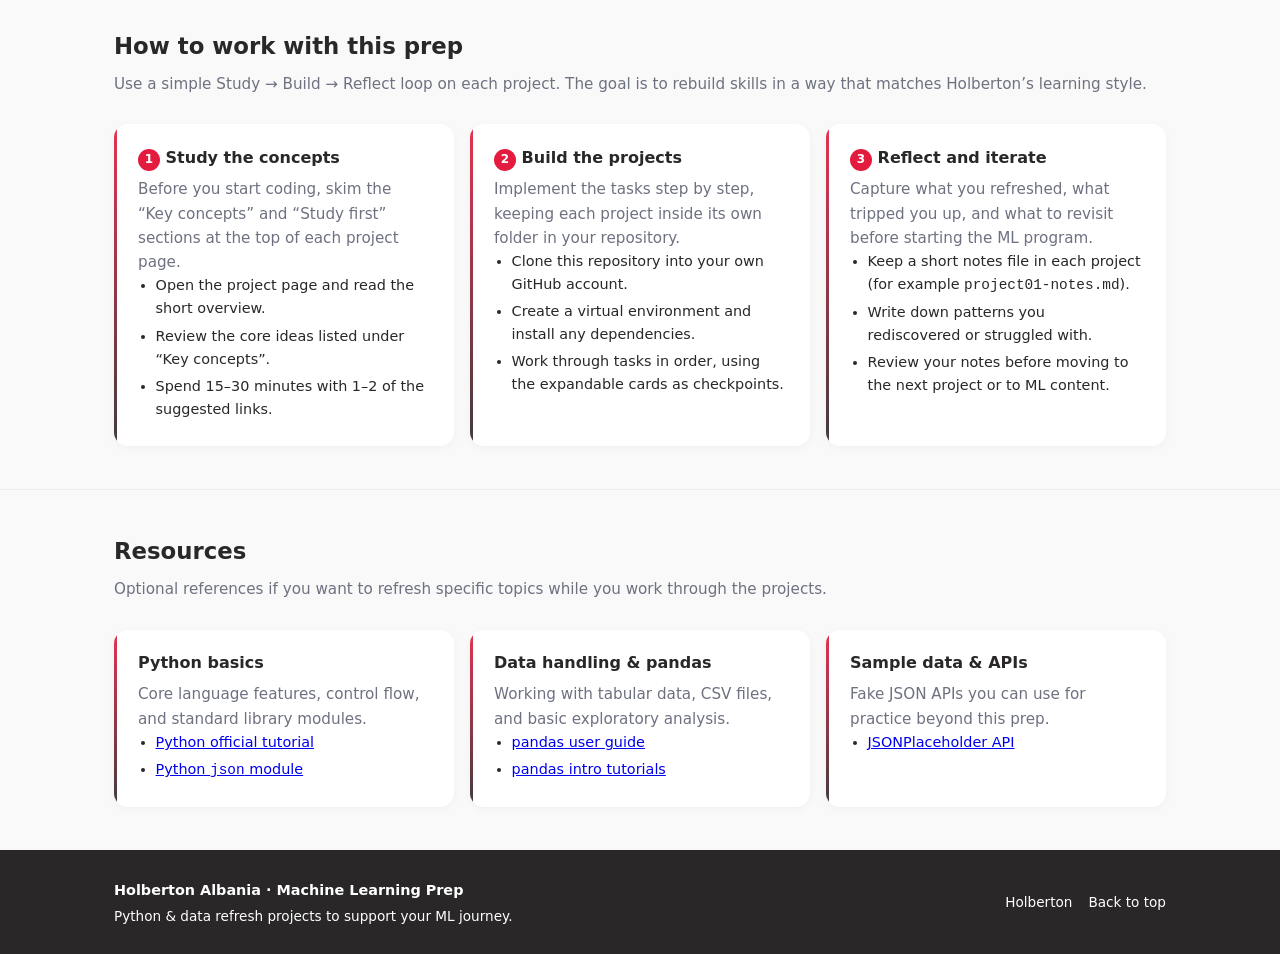
==== commit 38a4f18d: "udpate look and feel" ====
--- a/docs/index.html
+++ b/docs/index.html
@@ -30,16 +30,16 @@
   <main>
     <!-- Hero -->
     <section id="hero" class="hero hero-gradient">
-      <div class="container hero-inner">
-        <div class="hero-text">
+      <div class="container">
+        <div class="project-hero project-hero-inner">
           <p class="eyebrow">Python &amp; Data Foundations</p>
           <h1 class="hero-title">
-            Get ready for<br>
-            Holberton Machine Learning.
+            Get ready for Holberton<br>
+            Machine Learning.
           </h1>
           <p class="hero-subtitle">
             A self-paced, project-based prep path to refresh your Python, data structures,
-            and data skills using realistic files and JSON datasets.
+            and data skills using realistic text files and JSONPlaceholder datasets.
           </p>
 
           <div class="project-hero-tags">
@@ -51,25 +51,37 @@
 
           <div class="info-strip">
             <span class="info-pill">4 core projects + 1 capstone</span>
-            <span class="info-pill">Focus: Python, data structures, data handling</span>
-            <span class="info-pill">Approach: Study → Build → Reflect</span>
+            <span class="info-pill">Study → Build → Reflect</span>
+            <span class="info-pill">Designed for incoming Holberton ML students</span>
           </div>
 
           <div class="hero-actions">
             <a href="#projects" class="btn btn-primary">Start with Project 1</a>
-            <a href="#how" class="btn btn-ghost">How this prep works</a>
-          </div>
-        </div>
-
-        <div class="hero-panel">
-          <div class="panel-card">
-            <h2 class="panel-title">What you’ll rebuild</h2>
-            <ul class="panel-list">
-              <li>Python scripting and command-line utilities</li>
-              <li>Core data structures: lists, dicts, sets</li>
-              <li>JSON &amp; CSV pipelines from scratch</li>
-              <li>Basic EDA with pandas on your own data</li>
-            </ul>
+            <a href="#how" class="btn btn-ghost">See how to use this prep</a>
+          </div>
+        </div>
+
+        <!-- Compact "What you’ll build" row -->
+        <div class="section" style="padding-top: 1.5rem; padding-bottom: 0;">
+          <div class="section-card-grid">
+            <article class="info-card">
+              <h3>Python scripts</h3>
+              <p class="section-subtitle">
+                Rebuild your comfort with functions, modules, and command-line scripts on local files.
+              </p>
+            </article>
+            <article class="info-card">
+              <h3>Data handling</h3>
+              <p class="section-subtitle">
+                Work with JSON and CSV, build small pipelines, and practice grouping and aggregations.
+              </p>
+            </article>
+            <article class="info-card">
+              <h3>Data stories</h3>
+              <p class="section-subtitle">
+                Explore datasets with pandas, create simple plots, and summarize user-level activity.
+              </p>
+            </article>
           </div>
         </div>
       </div>
@@ -81,7 +93,7 @@
         <header class="section-header">
           <h2>Guided projects</h2>
           <p class="section-subtitle">
-            Each project focuses on one cluster of skills. Study the key concepts, skim the resources,
+            Each project focuses on one cluster of skills. Skim the concepts at the top of the project page,
             then build through progressive tasks.
           </p>
         </header>
@@ -98,7 +110,7 @@
               <span class="tag">CLI</span>
               <span class="tag">Files</span>
             </div>
-            <a href="projects/01-python-essentials.html" class="project-link">View project</a>
+            <a href="projects/01-python-essentials.html" class="btn btn-ghost project-link">Open project 1</a>
           </article>
 
           <article class="project-card">
@@ -112,7 +124,7 @@
               <span class="tag">Dicts</span>
               <span class="tag">JSON</span>
             </div>
-            <a href="projects/02-data-structures.html" class="project-link">View project</a>
+            <a href="projects/02-data-structures.html" class="btn btn-ghost project-link">Open project 2</a>
           </article>
 
           <article class="project-card">
@@ -126,7 +138,7 @@
               <span class="tag">CSV</span>
               <span class="tag">ETL</span>
             </div>
-            <a href="projects/03-data-pipelines.html" class="project-link">View project</a>
+            <a href="projects/03-data-pipelines.html" class="btn btn-ghost project-link">Open project 3</a>
           </article>
 
           <article class="project-card">
@@ -140,7 +152,7 @@
               <span class="tag">EDA</span>
               <span class="tag">Plots</span>
             </div>
-            <a href="projects/04-data-eda.html" class="project-link">View project</a>
+            <a href="projects/04-data-eda.html" class="btn btn-ghost project-link">Open project 4</a>
           </article>
 
           <article class="project-card">
@@ -154,7 +166,7 @@
               <span class="tag">Reporting</span>
               <span class="tag">JSONPlaceholder</span>
             </div>
-            <a href="projects/05-capstone.html" class="project-link">View project</a>
+            <a href="projects/05-capstone.html" class="btn btn-ghost project-link">Open capstone</a>
           </article>
         </div>
       </div>
@@ -166,45 +178,54 @@
         <header class="section-header">
           <h2>How to work with this prep</h2>
           <p class="section-subtitle">
-            Follow a simple Study → Build → Reflect loop on each project. The goal is to rebuild skills
+            Use a simple Study → Build → Reflect loop on each project. The goal is to rebuild skills
             in a way that matches Holberton’s learning style.
           </p>
         </header>
 
-        <div class="study-panel">
-          <div class="study-panel-left">
+        <div class="section-card-grid">
+          <!-- Step 1 -->
+          <article class="info-card">
             <h3><span class="icon-circle">1</span> Study the concepts</h3>
-            <p>
-              Before you start coding, skim the “Key concepts” and “Study first” section at the top of each project page.
-              Spend 15–30 minutes revisiting the ideas and links that matter for that project.
-            </p>
-          </div>
-          <div class="study-panel-right">
-            <h3>Quick checklist</h3>
-            <ul class="study-list">
-              <li>Clone this repository into your own account.</li>
-              <li>Create a virtual environment and install any dependencies you need.</li>
-              <li>Open the project page, read all tasks, and skim the suggested resources.</li>
-            </ul>
-          </div>
-        </div>
-
-        <ol class="steps-list">
-          <li>
+            <p class="section-subtitle">
+              Before you start coding, skim the “Key concepts” and “Study first” sections
+              at the top of each project page.
+            </p>
+            <ul class="study-list">
+              <li>Open the project page and read the short overview.</li>
+              <li>Review the core ideas listed under “Key concepts”.</li>
+              <li>Spend 15–30 minutes with 1–2 of the suggested links.</li>
+            </ul>
+          </article>
+
+          <!-- Step 2 -->
+          <article class="info-card">
             <h3><span class="icon-circle">2</span> Build the projects</h3>
-            <p>
-              Start from Project 1 or jump straight to the area you want to strengthen most.
-              Implement the tasks one by one, keeping each project inside its own folder in your repository.
-            </p>
-          </li>
-          <li>
+            <p class="section-subtitle">
+              Implement the tasks step by step, keeping each project inside its own folder
+              in your repository.
+            </p>
+            <ul class="study-list">
+              <li>Clone this repository into your own GitHub account.</li>
+              <li>Create a virtual environment and install any dependencies.</li>
+              <li>Work through tasks in order, using the expandable cards as checkpoints.</li>
+            </ul>
+          </article>
+
+          <!-- Step 3 -->
+          <article class="info-card">
             <h3><span class="icon-circle">3</span> Reflect and iterate</h3>
-            <p>
-              For each project, keep a short notes file (for example <code>project01-notes.md</code>) where you capture
-              what you refreshed, what tripped you up, and what you want to revisit before starting the ML program.
-            </p>
-          </li>
-        </ol>
+            <p class="section-subtitle">
+              Capture what you refreshed, what tripped you up, and what to revisit before
+              starting the ML program.
+            </p>
+            <ul class="study-list">
+              <li>Keep a short notes file in each project (for example <code>project01-notes.md</code>).</li>
+              <li>Write down patterns you rediscovered or struggled with.</li>
+              <li>Review your notes before moving to the next project or to ML content.</li>
+            </ul>
+          </article>
+        </div>
       </div>
     </section>
 
@@ -214,16 +235,43 @@
         <header class="section-header">
           <h2>Resources</h2>
           <p class="section-subtitle">
-            A few starting points if you want to review Python and data topics before or during the projects.
+            Optional references if you want to refresh specific topics while you work through the projects.
           </p>
         </header>
-        <ul class="resource-list">
-          <li><a href="https://docs.python.org/3/tutorial/" target="_blank" rel="noreferrer">Python official tutorial</a></li>
-          <li><a href="https://docs.python.org/3/library/json.html" target="_blank" rel="noreferrer">Python <code>json</code> module</a></li>
-          <li><a href="https://pandas.pydata.org/docs/user_guide/index.html" target="_blank" rel="noreferrer">pandas user guide</a></li>
-          <li><a href="https://jsonplaceholder.typicode.com/" target="_blank" rel="noreferrer">JSONPlaceholder API</a></li>
-          <li><a href="https://holberton.al" target="_blank" rel="noreferrer">Holberton Albania</a></li>
-        </ul>
+
+        <div class="section-card-grid">
+          <article class="info-card">
+            <h3>Python basics</h3>
+            <p class="section-subtitle">
+              Core language features, control flow, and standard library modules.
+            </p>
+            <ul class="study-list">
+              <li><a href="https://docs.python.org/3/tutorial/" target="_blank" rel="noreferrer">Python official tutorial</a></li>
+              <li><a href="https://docs.python.org/3/library/json.html" target="_blank" rel="noreferrer">Python <code>json</code> module</a></li>
+            </ul>
+          </article>
+
+          <article class="info-card">
+            <h3>Data handling &amp; pandas</h3>
+            <p class="section-subtitle">
+              Working with tabular data, CSV files, and basic exploratory analysis.
+            </p>
+            <ul class="study-list">
+              <li><a href="https://pandas.pydata.org/docs/user_guide/index.html" target="_blank" rel="noreferrer">pandas user guide</a></li>
+              <li><a href="https://pandas.pydata.org/docs/getting_started/intro_tutorials/index.html" target="_blank" rel="noreferrer">pandas intro tutorials</a></li>
+            </ul>
+          </article>
+
+          <article class="info-card">
+            <h3>Sample data &amp; APIs</h3>
+            <p class="section-subtitle">
+              Fake JSON APIs you can use for practice beyond this prep.
+            </p>
+            <ul class="study-list">
+              <li><a href="https://jsonplaceholder.typicode.com/" target="_blank" rel="noreferrer">JSONPlaceholder API</a></li>
+            </ul>
+          </article>
+        </div>
       </div>
     </section>
   </main>
@@ -232,10 +280,10 @@
     <div class="container footer-inner">
       <div>
         <span class="footer-title">Holberton Albania · Machine Learning Prep</span>
-        <p class="footer-text">Python &amp; data refresh for the ML program.</p>
+        <p class="footer-text">Python &amp; data refresh projects to support your ML journey.</p>
       </div>
       <div class="footer-links">
-        <a href="https://holberton.al" target="_blank" rel="noreferrer">Holberton Albania</a>
+        <a href="https://hbtn.dev" target="_blank" rel="noreferrer">Holberton</a>
         <a href="#hero">Back to top</a>
       </div>
     </div>
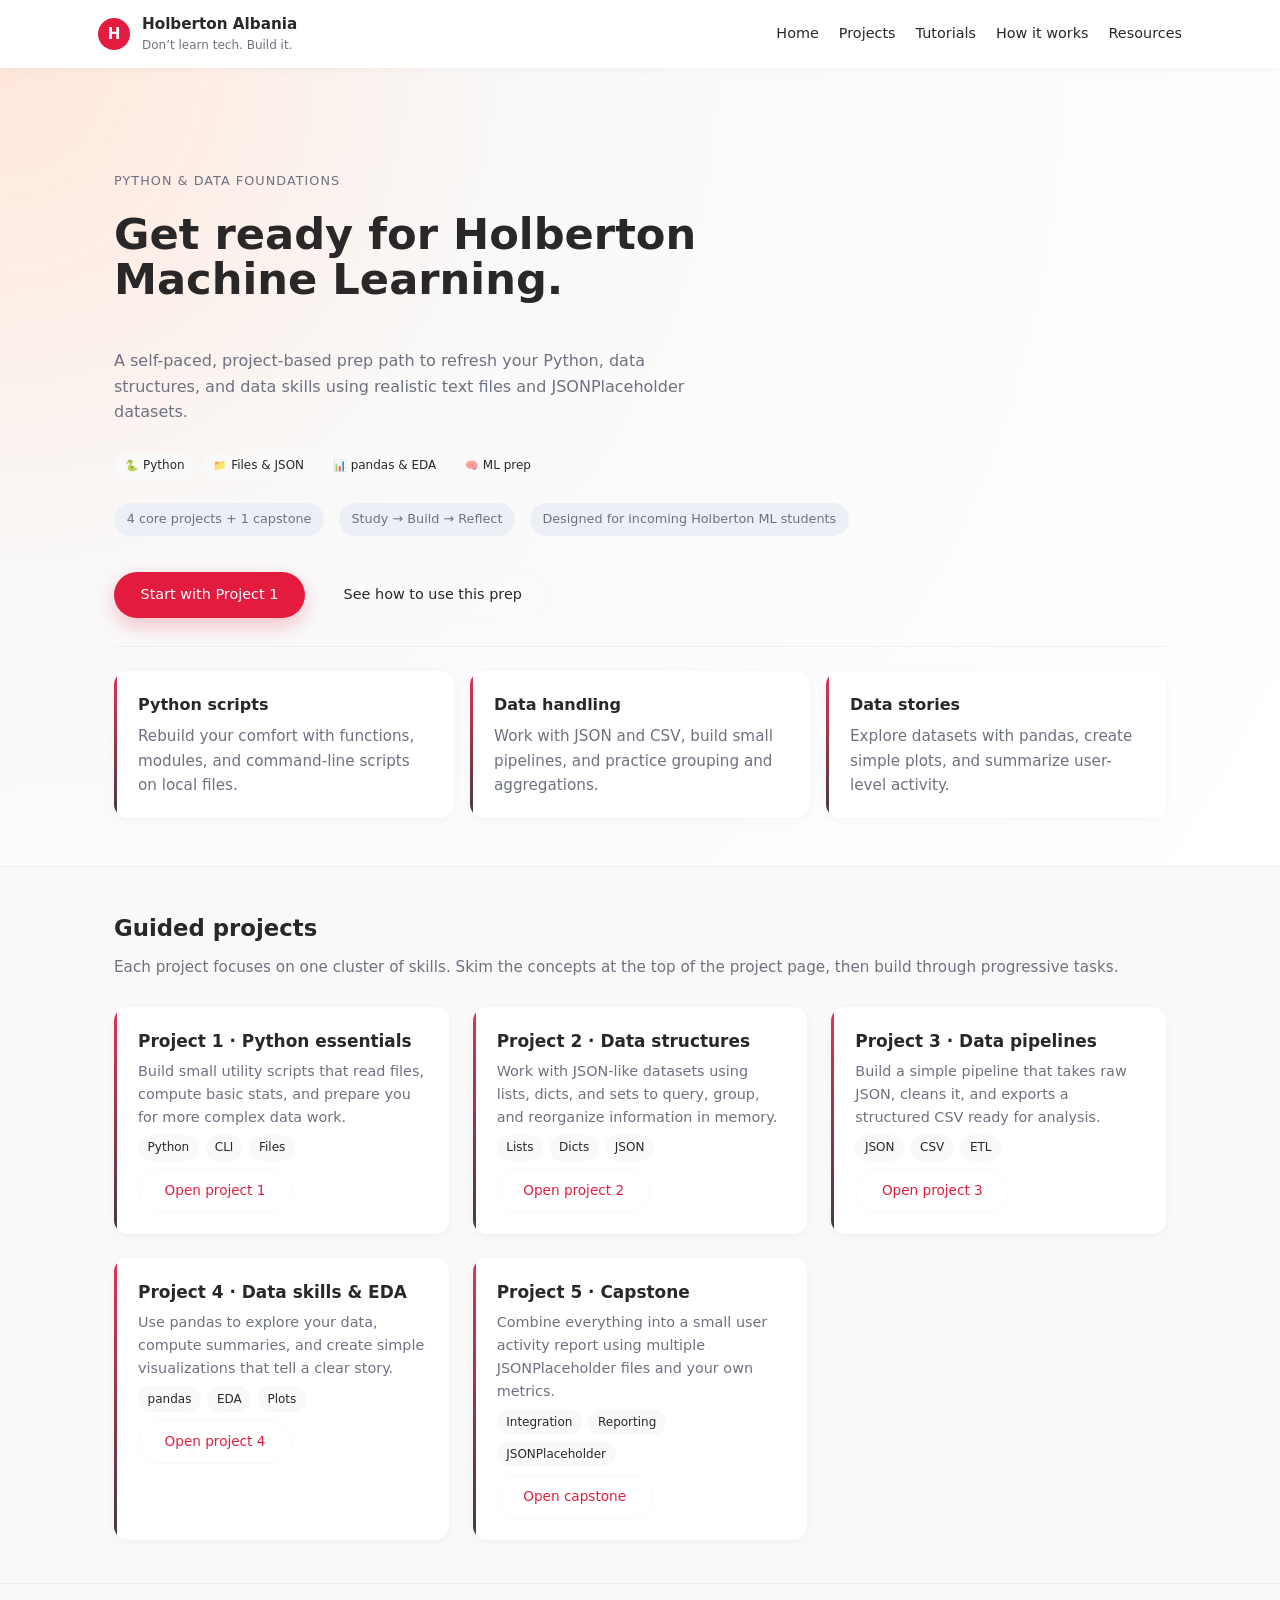
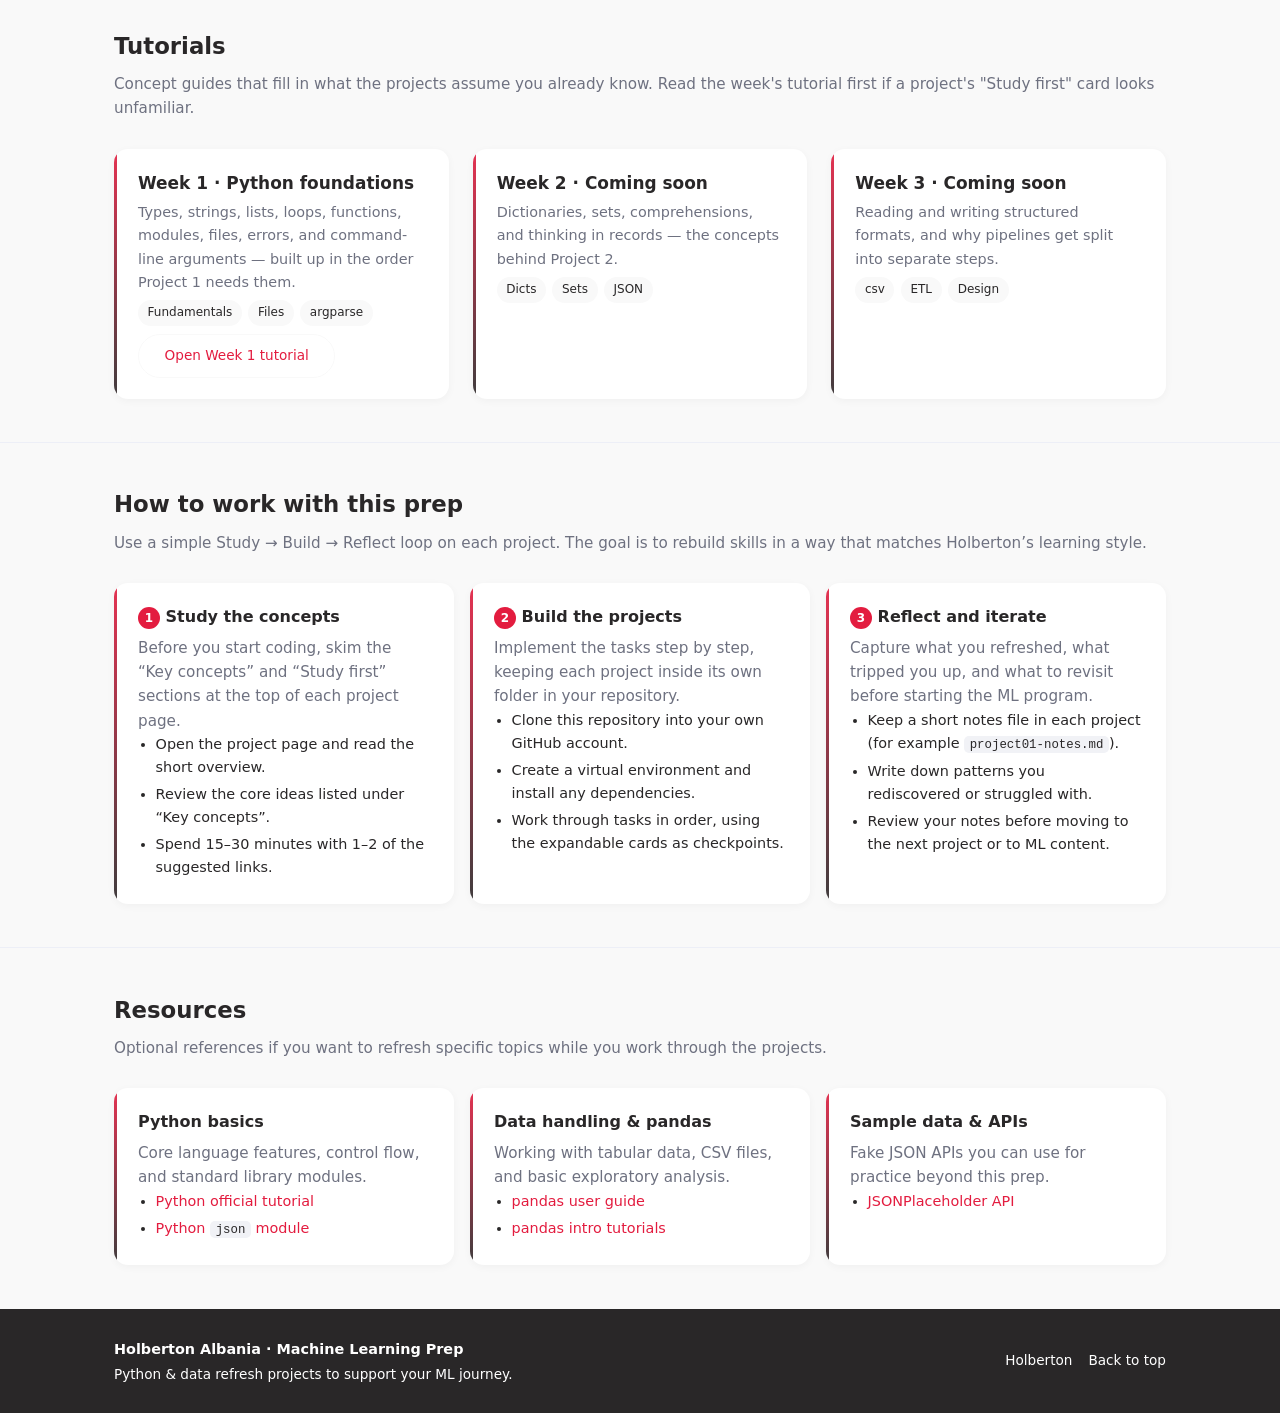
==== commit ad2f47fc: "add: tutorial on Python essentials" ====
--- a/docs/index.html
+++ b/docs/index.html
@@ -21,9 +21,10 @@
       <nav class="nav">
         <a href="#hero" class="nav-link">Home</a>
         <a href="#projects" class="nav-link">Projects</a>
+        <a href="#tutorials" class="nav-link">Tutorials</a>
         <a href="#how" class="nav-link">How it works</a>
         <a href="#resources" class="nav-link">Resources</a>
-      </nav>
+    </nav>
     </div>
   </header>
 
@@ -172,6 +173,59 @@
       </div>
     </section>
 
+    <!-- Tutorials -->
+    <section id="tutorials" class="section">
+      <div class="container section-inner">
+        <header class="section-header">
+          <h2>Tutorials</h2>
+          <p class="section-subtitle">
+            Concept guides that fill in what the projects assume you already know. Read the week's tutorial
+            first if a project's "Study first" card looks unfamiliar.
+          </p>
+        </header>
+
+        <div class="cards-grid">
+          <article class="project-card">
+            <h3>Week 1 · Python foundations</h3>
+            <p>
+              Types, strings, lists, loops, functions, modules, files, errors, and command-line arguments —
+              built up in the order Project 1 needs them.
+            </p>
+            <div class="project-meta">
+              <span class="tag">Fundamentals</span>
+              <span class="tag">Files</span>
+              <span class="tag">argparse</span>
+            </div>
+            <a href="tutorials/week1-python-foundations.html" class="btn btn-ghost project-link">Open Week 1 tutorial</a>
+          </article>
+
+          <article class="project-card">
+            <h3>Week 2 · Coming soon</h3>
+            <p>
+              Dictionaries, sets, comprehensions, and thinking in records — the concepts behind Project 2.
+            </p>
+            <div class="project-meta">
+              <span class="tag">Dicts</span>
+              <span class="tag">Sets</span>
+              <span class="tag">JSON</span>
+            </div>
+          </article>
+
+          <article class="project-card">
+            <h3>Week 3 · Coming soon</h3>
+            <p>
+              Reading and writing structured formats, and why pipelines get split into separate steps.
+            </p>
+            <div class="project-meta">
+              <span class="tag">csv</span>
+              <span class="tag">ETL</span>
+              <span class="tag">Design</span>
+            </div>
+          </article>
+        </div>
+      </div>
+    </section>
+
     <!-- How to work with this prep -->
     <section id="how" class="section">
       <div class="container section-inner">
--- a/docs/assets/css/main.css
+++ b/docs/assets/css/main.css
@@ -590,16 +590,21 @@
 
 /* Collapsible body */
 .task-body {
-  max-height: 0;
+  display: grid;
+  grid-template-rows: 0fr;
   overflow: hidden;
   padding: 0 1.2rem;
   border-top: 1px solid #EDEFF7;
-  transition: max-height 0.18s ease-out, padding 0.18s ease-out;
+  transition: grid-template-rows 0.18s ease-out, padding 0.18s ease-out;
 }
 
 .task-card.is-open .task-body {
-  max-height: 500px; /* enough for typical content */
+  grid-template-rows: 1fr;
   padding: 0.8rem 1.2rem 1rem;
+}
+
+.task-body > * {
+  min-width: 0;
 }
 
 .task-body h4 {
@@ -654,4 +659,51 @@
     flex-direction: column;
     align-items: flex-start;
   }
+}
+
+
+/* Inline code — currently unstyled, hard to spot inside prose */
+code {
+  font-family: ui-monospace, SFMono-Regular, "SF Mono", Menlo, Consolas, monospace;
+  font-size: 0.86em;
+  padding: 0.1rem 0.35rem;
+  border-radius: 5px;
+  background-color: #F1F2F6;
+  color: var(--color-midnight);
+}
+
+/* Code blocks */
+pre {
+  margin: 0.75rem 0;
+  padding: 0.9rem 1.1rem;
+  border-radius: 10px;
+  background-color: #FBFBFD;
+  border: 1px solid #EDEFF7;
+  border-left: 3px solid var(--color-cherry);
+  overflow-x: auto;
+  line-height: 1.5;
+}
+
+/* Reset the inline treatment inside blocks */
+pre code {
+  padding: 0;
+  background: none;
+  font-size: 0.84rem;
+}
+
+/* Links inside content lists, so anchors match the brand */
+.study-list a,
+.info-card p a {
+  color: var(--color-cherry);
+  text-decoration: none;
+}
+
+.study-list a:hover,
+.info-card p a:hover {
+  text-decoration: underline;
+}
+
+/* Task bodies hold more on tutorial pages than on project pages */
+.task-card.is-open .task-body {
+  max-height: 900px;
 }
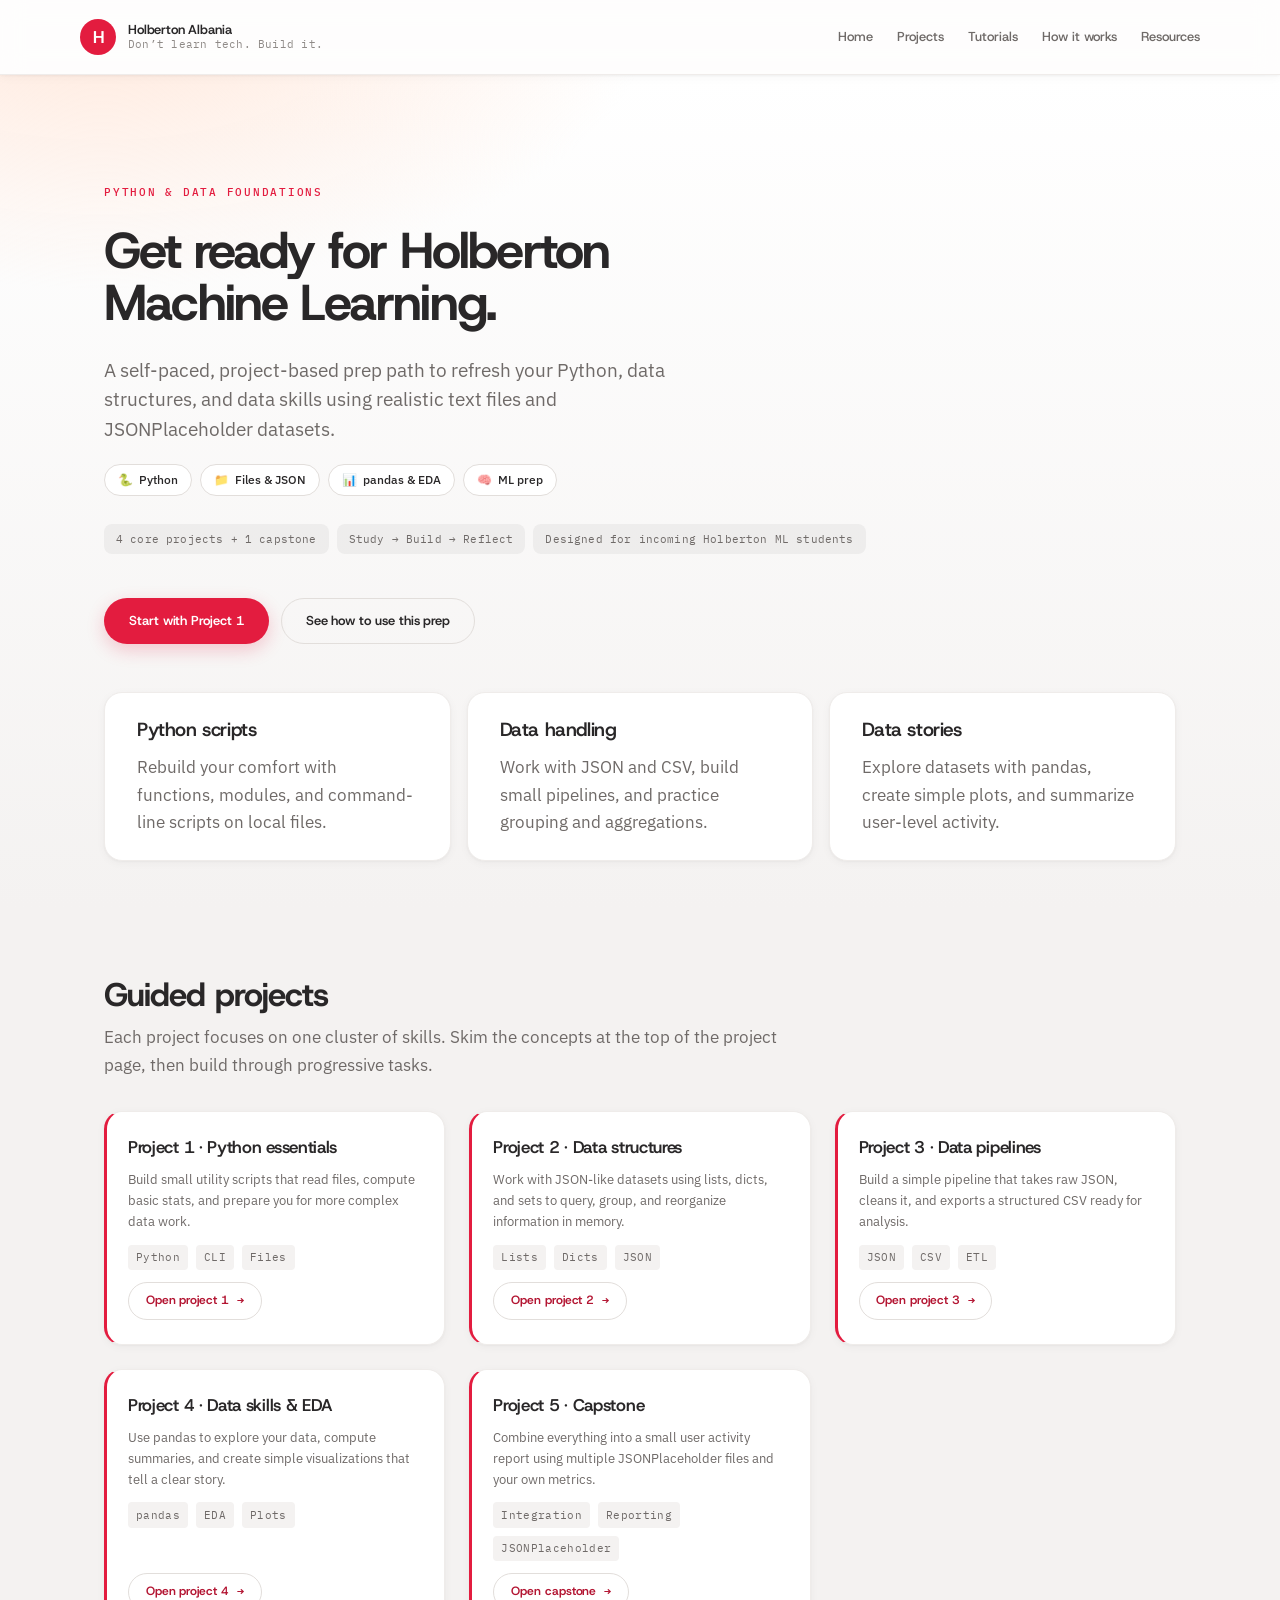
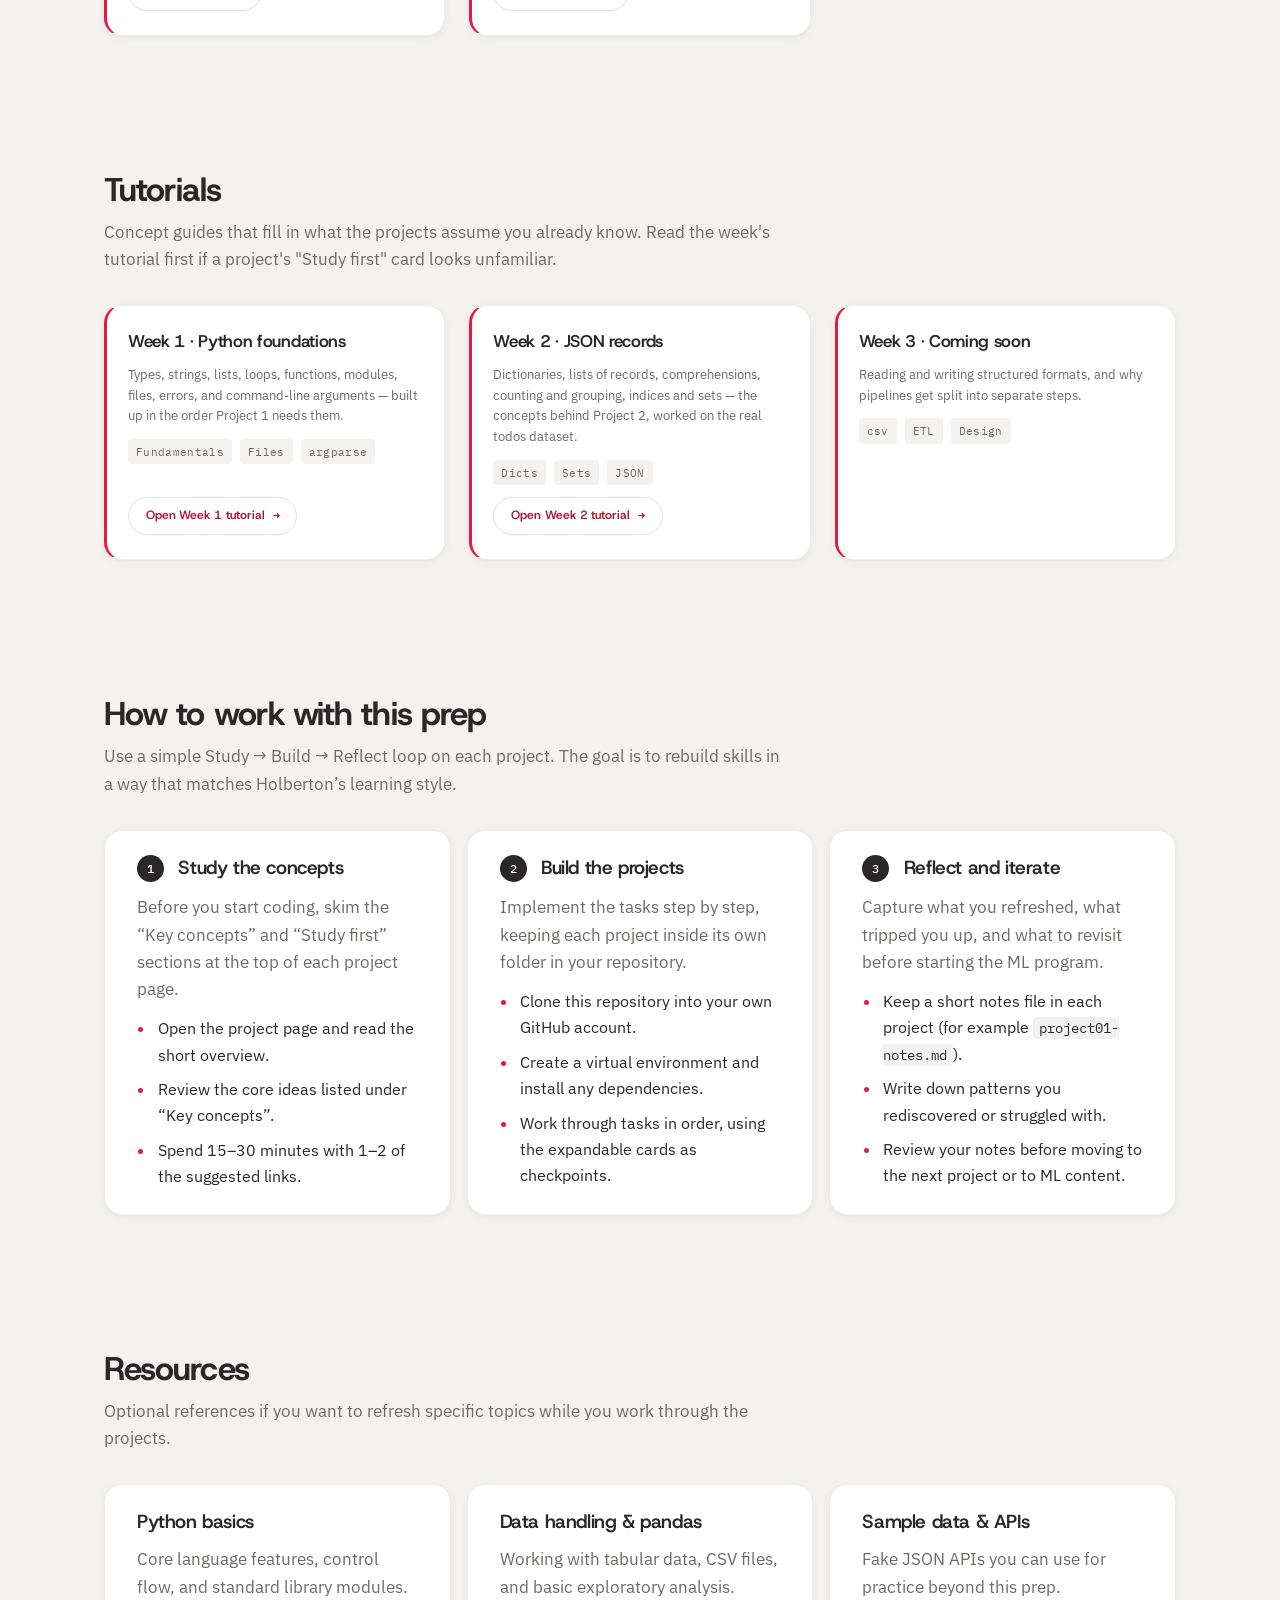
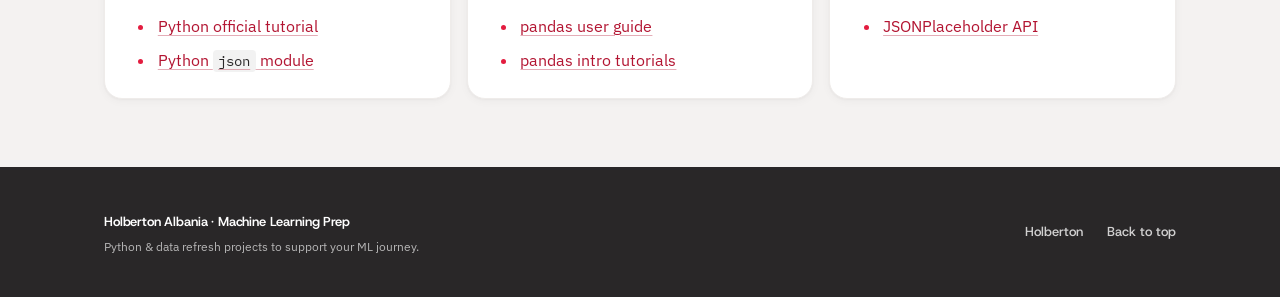
==== commit 00b53ef6: "add tutorial on week 2" ====
--- a/docs/index.html
+++ b/docs/index.html
@@ -200,15 +200,17 @@
           </article>
 
           <article class="project-card">
-            <h3>Week 2 · Coming soon</h3>
-            <p>
-              Dictionaries, sets, comprehensions, and thinking in records — the concepts behind Project 2.
+            <h3>Week 2 · JSON records</h3>
+            <p>
+              Dictionaries, lists of records, comprehensions, counting and grouping, indices and sets —
+              the concepts behind Project 2, worked on the real todos dataset.
             </p>
             <div class="project-meta">
               <span class="tag">Dicts</span>
               <span class="tag">Sets</span>
               <span class="tag">JSON</span>
             </div>
+            <a href="tutorials/week2-json-data-structures.html" class="btn btn-ghost project-link">Open Week 2 tutorial</a>
           </article>
 
           <article class="project-card">
--- a/docs/assets/css/main.css
+++ b/docs/assets/css/main.css
@@ -1,709 +1,1141 @@
-/* Base colors (from brand guidelines) */
-:root {
-  --color-ice-white: #FFFFFF;
-  --color-cherry: #E31C3F;
-  --color-midnight: #292728;
-  --color-light-grey: #F9F9F9;
-
-  --color-text-main: #292728;
-  --color-text-muted: #6E7180;
-
-  --shadow-soft: 0 2px 8px rgba(0, 0, 0, 0.04);
-}
-
-/* Reset-ish */
-*,
-*::before,
-*::after {
-  box-sizing: border-box;
-}
-
-body {
-  margin: 0;
-  font-family: system-ui, -apple-system, BlinkMacSystemFont, "Segoe UI", sans-serif;
-  color: var(--color-text-main);
-  background-color: var(--color-light-grey);
-  line-height: 1.6;
-  font-size: 0.95rem;
-}
-
-/* Utility classes */
-.bg-light {
-  background-color: var(--color-light-grey);
-}
-
-.bg-white {
-  background-color: var(--color-ice-white);
-}
-
-.bg-midnight {
-  background-color: var(--color-midnight);
-}
-
-.bg-cherry {
-  background-color: var(--color-cherry);
-}
-
-.text-main {
-  color: var(--color-text-main);
-}
-
-.text-on-primary {
-  color: #FFFFFF;
-}
-
-.shadow-sm {
-  box-shadow: var(--shadow-soft);
-}
-
-.container {
-  max-width: 1100px;
-  margin: 0 auto;
-  padding: 0 1.5rem;
-}
-
-/* Header / nav */
-.site-header {
-  position: sticky;
-  top: 0;
-  z-index: 20;
-}
-
-.header-inner {
-  display: flex;
-  align-items: center;
-  justify-content: space-between;
-  padding: 0.75rem 0.5rem;
-}
-
-.brand {
-  display: flex;
-  align-items: center;
-  gap: 0.75rem;
-}
-
-.brand-logo-circle {
-  width: 32px;
-  height: 32px;
-  border-radius: 999px;
-  display: inline-flex;
-  align-items: center;
-  justify-content: center;
-  font-weight: 700;
-}
-
-.brand-text {
-  display: flex;
-  flex-direction: column;
-}
-
-.brand-name {
-  font-weight: 600;
-  font-size: 0.95rem;
-}
-
-.brand-tagline {
-  font-size: 0.75rem;
-  color: var(--color-text-muted);
-}
-
-/* Nav */
-.nav {
-  display: flex;
-  gap: 1.25rem;
-  align-items: center;
-}
-
-.nav-link {
-  position: relative;
-  font-size: 0.9rem;
-  text-decoration: none;
-  color: var(--color-text-main);
-  padding: 0.25rem 0;
-}
-
-.nav-link::after {
-  content: "";
-  position: absolute;
-  left: 0;
-  bottom: -2px;
-  width: 0;
-  height: 2px;
-  background-color: var(--color-cherry);
-  border-radius: 999px;
-  transition: width 0.18s ease-out;
-}
-
-.nav-link:hover::after {
-  width: 100%;
-}
-
-/* Hero (homepage) */
-.hero {
-  padding: 3.5rem 0 3rem;
-}
-
-.hero-gradient {
-  background: radial-gradient(circle at top left, #ffe7da 0%, #f9f9f9 35%, #ffffff 100%);
-}
-
-.hero-inner {
-  display: grid;
-  grid-template-columns: minmax(0, 2fr) minmax(0, 1.4fr);
-  gap: 2rem;
-  align-items: stretch;
-}
-
-.eyebrow {
-  font-size: 0.8rem;
-  text-transform: uppercase;
-  letter-spacing: 0.08em;
-  color: var(--color-text-muted);
-  margin-bottom: 0.5rem;
-}
-
-.hero-title {
-  font-size: 2.7rem;
-  line-height: 1.05;
-  margin: 0 0 1.1rem;
-}
-
-.hero-subtitle {
-  font-size: 1rem;
-  max-width: 36rem;
-  color: var(--color-text-muted);
-}
-
-.hero-actions {
-  display: flex;
-  flex-wrap: wrap;
-  gap: 0.75rem;
-  margin-top: 1.5rem;
-}
-
-.btn {
-  display: inline-flex;
-  align-items: center;
-  justify-content: center;
-  padding: 0.65rem 1.6rem;
-  border-radius: 999px;
-  font-size: 0.9rem;
-  border: 1px solid transparent;
-  cursor: pointer;
-  text-decoration: none;
-  transition: background-color 0.12s ease-out, box-shadow 0.12s ease-out, transform 0.12s ease-out;
-}
-
-.btn-primary {
-  background-color: var(--color-cherry);
-  color: #FFFFFF;
-  box-shadow: 0 8px 20px rgba(227, 28, 63, 0.25);
-}
-
-.btn-primary:hover {
-  transform: translateY(-1px);
-  box-shadow: 0 10px 26px rgba(227, 28, 63, 0.3);
-}
-
-.btn-ghost {
-  background-color: transparent;
-  color: var(--color-text-main);
-  border-color: var(--color-light-grey);
-}
-
-.btn-ghost:hover {
-  background-color: var(--color-light-grey);
-}
-
-.hero-panel {
-  display: flex;
-  align-items: stretch;
-}
-
-.panel-card {
-  background-color: #FFFFFF;
-  border-radius: 12px;
-  padding: 1.5rem;
-  box-shadow: var(--shadow-soft);
-}
-
-.panel-title {
-  margin-top: 0;
-  margin-bottom: 0.75rem;
-  font-size: 1.1rem;
-}
-
-.panel-list {
-  margin: 0;
-  padding-left: 1.1rem;
-  font-size: 0.9rem;
-}
-
-/* Sections */
-.section {
-  padding: 2.7rem 0;
-}
-
-/* Thin separator between sections */
-.section:not(:first-of-type) {
-  border-top: 1px solid #EDEFF7;
-}
-
-.section-inner {
-  display: flex;
-  flex-direction: column;
-  gap: 1.75rem;
-}
-
-.section-header h2 {
-  margin: 0 0 0.5rem;
-}
-
-.section-subtitle {
-  margin: 0;
-  font-size: 0.95rem;
-  color: var(--color-text-muted);
-}
-
-/* Generic text sections */
-.section-text {
-  max-width: 36rem;
-}
-
-/* Card grids */
-.section-card-grid {
-  display: grid;
-  grid-template-columns: repeat(auto-fit, minmax(220px, 1fr));
-  gap: 1rem;
-}
-
-/* Shared card styles */
-.info-card,
-.project-card {
-  background-color: #FFFFFF;
-  border-radius: 14px;
-  padding: 1.3rem 1.5rem;
-  box-shadow: var(--shadow-soft);
-  position: relative;
-  overflow: hidden;
-  transition: transform 0.15s ease-out, box-shadow 0.15s ease-out;
-}
-
-/* Accent stripe on left */
-.info-card::before,
-.project-card::before {
-  content: "";
-  position: absolute;
-  left: 0;
-  top: 0;
-  width: 3px;
-  height: 100%;
-  background: linear-gradient(to bottom, var(--color-cherry), var(--color-midnight));
-  opacity: 0.9;
-}
-
-/* Hover state */
-.info-card:hover,
-.project-card:hover {
-  transform: translateY(-2px);
-  box-shadow: 0 10px 28px rgba(0, 0, 0, 0.06);
-}
-
-.info-card h3 {
-  margin-top: 0;
-  margin-bottom: 0.4rem;
-  font-size: 1rem;
-}
-
-/* Project cards on homepage */
-.cards-grid {
-  display: grid;
-  grid-template-columns: repeat(auto-fit, minmax(260px, 1fr));
-  gap: 1.5rem;
-}
-
-.project-card h3 {
-  margin: 0;
-  font-size: 1.06rem;
-}
-
-.project-card p {
-  margin: 0.3rem 0 0.4rem;
-  font-size: 0.9rem;
-  color: var(--color-text-muted);
-}
-
-.project-meta {
-  display: flex;
-  flex-wrap: wrap;
-  gap: 0.4rem;
-}
-
-.tag {
-  font-size: 0.75rem;
-  padding: 0.2rem 0.6rem;
-  border-radius: 999px;
-  background-color: var(--color-light-grey);
-}
-
-.project-link {
-  margin-top: 0.5rem;
-  font-size: 0.85rem;
-  color: var(--color-cherry);
-  text-decoration: none;
-}
-
-.project-link:hover {
-  text-decoration: underline;
-}
-
-/* Steps list (homepage “How to work”) */
-.steps-list {
-  list-style: none;
-  margin: 0;
-  padding: 0;
-  display: grid;
-  gap: 1rem;
-}
-
-.steps-list h3 {
-  margin: 0 0 0.3rem;
-  font-size: 1rem;
-}
-
-.steps-list p {
-  margin: 0;
-  font-size: 0.9rem;
-  color: var(--color-text-muted);
-}
-
-/* Resources */
-.resource-list {
-  margin: 0;
-  padding-left: 1.1rem;
-}
-
-/* Footer */
-.site-footer {
-  padding: 1.75rem 0;
-}
-
-.footer-inner {
-  display: flex;
-  align-items: center;
-  justify-content: space-between;
-  gap: 1.5rem;
-}
-
-.footer-title {
-  font-size: 0.9rem;
-  font-weight: 600;
-}
-
-.footer-text {
-  font-size: 0.85rem;
-  margin: 0.2rem 0 0;
-}
-
-.footer-links {
-  display: flex;
-  gap: 1rem;
-}
-
-.footer-links a {
-  font-size: 0.85rem;
-  color: #FFFFFF;
-  text-decoration: none;
-}
-
-.footer-links a:hover {
-  text-decoration: underline;
-}
-
-/* --- New: project page hero + tags + info strip --- */
-
-.project-hero {
-  padding: 2.2rem 0 1.8rem;
-}
-
-.project-hero-inner {
-  display: flex;
-  flex-direction: column;
-  gap: 0.75rem;
-}
-
-.project-hero-title {
-  margin: 0;
-  font-size: 1.8rem;
-  line-height: 1.1;
-}
-
-.project-hero-subtitle {
-  margin: 0;
-  font-size: 0.95rem;
-  color: var(--color-text-muted);
-  max-width: 40rem;
-}
-
-.project-hero-tags {
-  display: flex;
-  flex-wrap: wrap;
-  gap: 0.4rem;
-}
-
-.pill-tag {
-  display: inline-flex;
-  align-items: center;
-  gap: 0.3rem;
-  font-size: 0.75rem;
-  padding: 0.2rem 0.7rem;
-  border-radius: 999px;
-  background-color: var(--color-light-grey);
-  color: var(--color-text-main);
-}
-
-.pill-tag-icon {
-  font-size: 0.9em;
-}
-
-/* Info strip (key facts) */
-.info-strip {
-  display: flex;
-  flex-wrap: wrap;
-  gap: 0.9rem;
-  margin-top: 0.75rem;
-}
-
-.info-pill {
-  flex: 0 0 auto;
-  padding: 0.4rem 0.8rem;
-  border-radius: 999px;
-  background-color: #EDEFF7;
-  font-size: 0.8rem;
-  color: var(--color-text-muted);
-}
-
-/* Study panel (Study -> Learn -> Practice) */
-.study-panel {
-  display: grid;
-  grid-template-columns: minmax(0, 1.4fr) minmax(0, 1.6fr);
-  gap: 1.5rem;
-  align-items: flex-start;
-  background-color: #FFFFFF;
-  border-radius: 14px;
-  padding: 1.4rem 1.6rem;
-  box-shadow: var(--shadow-soft);
-}
-
-.study-panel-left h3 {
-  margin-top: 0;
-  margin-bottom: 0.4rem;
-  font-size: 1rem;
-}
-
-.study-panel-left p {
-  margin: 0;
-  font-size: 0.9rem;
-  color: var(--color-text-muted);
-}
-
-.study-panel-right h3 {
-  margin-top: 0;
-  margin-bottom: 0.4rem;
-  font-size: 1rem;
-}
-
-.study-list {
-  margin: 0;
-  padding-left: 1.1rem;
-  font-size: 0.9rem;
-}
-
-.study-list li {
-  margin-bottom: 0.25rem;
-}
-
-/* Simple circular icon utility (for headings) */
-.icon-circle {
-  display: inline-flex;
-  align-items: center;
-  justify-content: center;
-  width: 22px;
-  height: 22px;
-  border-radius: 999px;
-  background-color: var(--color-cherry);
-  color: #FFFFFF;
-  font-size: 0.75rem;
-}
-
-/* --- New: task cards with expandable body --- */
-
-.tasks-grid {
-  display: grid;
-  grid-template-columns: minmax(0, 1fr);
-  gap: 1rem;
-}
-
-.task-card {
-  background-color: #FFFFFF;
-  border-radius: 14px;
-  box-shadow: var(--shadow-soft);
-  overflow: hidden;
-  border-left: 3px solid var(--color-cherry);
-  transition: box-shadow 0.15s ease-out, transform 0.15s ease-out;
-}
-
-.task-card:hover {
-  transform: translateY(-1px);
-  box-shadow: 0 10px 28px rgba(0, 0, 0, 0.06);
-}
-
-.task-header {
-  display: flex;
-  align-items: center;
-  justify-content: space-between;
-  padding: 0.9rem 1.2rem;
-  cursor: pointer;
-}
-
-.task-header-main {
-  display: flex;
-  flex-direction: column;
-  gap: 0.2rem;
-}
-
-.task-title {
-  margin: 0;
-  font-size: 0.98rem;
-}
-
-.task-subtitle {
-  margin: 0;
-  font-size: 0.85rem;
-  color: var(--color-text-muted);
-}
-
-.task-toggle {
-  font-size: 0.75rem;
-  color: var(--color-text-muted);
-}
-
-/* Collapsible body */
-.task-body {
-  display: grid;
-  grid-template-rows: 0fr;
-  overflow: hidden;
-  padding: 0 1.2rem;
-  border-top: 1px solid #EDEFF7;
-  transition: grid-template-rows 0.18s ease-out, padding 0.18s ease-out;
-}
-
-.task-card.is-open .task-body {
-  grid-template-rows: 1fr;
-  padding: 0.8rem 1.2rem 1rem;
-}
-
-.task-body > * {
-  min-width: 0;
-}
-
-.task-body h4 {
-  margin: 0 0 0.4rem;
-  font-size: 0.9rem;
-}
-
-.task-body ul {
-  margin: 0;
-  padding-left: 1.1rem;
-  font-size: 0.88rem;
-}
-
-.task-body li {
-  margin-bottom: 0.25rem;
-}
-
-.task-badge {
-  display: inline-flex;
-  align-items: center;
-  padding: 0.15rem 0.6rem;
-  border-radius: 999px;
-  font-size: 0.75rem;
-  background-color: #FFE7DA;
-  color: var(--color-text-main);
-  margin-top: 0.4rem;
-}
-
-/* Responsive tweaks */
-@media (max-width: 768px) {
-  .header-inner {
-    flex-direction: column;
-    align-items: flex-start;
-    gap: 0.5rem;
-  }
-
-  .nav {
-    width: 100%;
-    justify-content: flex-start;
-    flex-wrap: wrap;
-  }
-
-  .hero-inner {
-    grid-template-columns: minmax(0, 1fr);
-  }
-
-  .study-panel {
-    grid-template-columns: minmax(0, 1fr);
-  }
-
-  .footer-inner {
-    flex-direction: column;
-    align-items: flex-start;
-  }
-}
-
-
-/* Inline code — currently unstyled, hard to spot inside prose */
-code {
-  font-family: ui-monospace, SFMono-Regular, "SF Mono", Menlo, Consolas, monospace;
-  font-size: 0.86em;
-  padding: 0.1rem 0.35rem;
-  border-radius: 5px;
-  background-color: #F1F2F6;
-  color: var(--color-midnight);
-}
-
-/* Code blocks */
-pre {
-  margin: 0.75rem 0;
-  padding: 0.9rem 1.1rem;
-  border-radius: 10px;
-  background-color: #FBFBFD;
-  border: 1px solid #EDEFF7;
-  border-left: 3px solid var(--color-cherry);
-  overflow-x: auto;
-  line-height: 1.5;
-}
-
-/* Reset the inline treatment inside blocks */
-pre code {
-  padding: 0;
-  background: none;
-  font-size: 0.84rem;
-}
-
-/* Links inside content lists, so anchors match the brand */
-.study-list a,
-.info-card p a {
-  color: var(--color-cherry);
-  text-decoration: none;
-}
-
-.study-list a:hover,
-.info-card p a:hover {
-  text-decoration: underline;
-}
-
-/* Task bodies hold more on tutorial pages than on project pages */
-.task-card.is-open .task-body {
-  max-height: 900px;
-}+@import url('https://fonts.googleapis.com/css2?family=Host+Grotesk:ital,wght@0,400..800;1,400..600&family=IBM+Plex+Sans:ital,wght@0,400;0,500;0,600;1,400&family=IBM+Plex+Mono:wght@400;500&display=swap');
+
+/* ==========================================================================
+   Holberton Albania · Python & Data Refresh
+   --------------------------------------------------------------------------
+   Host Grotesk    display — headings, buttons, brand
+   IBM Plex Sans   body    — prose, lists, UI text
+   IBM Plex Mono   utility — code, labels, tags, eyebrows
+   ========================================================================== */
+
+
+/* ==========================================================================
+   1 · Tokens
+   ========================================================================== */
+
+:root {
+  /* --- Brand ------------------------------------------------------------ */
+  --color-ice-white: #FFFFFF;
+  --color-cherry: #E31C3F;
+  --color-cherry-deep: #B31532;   /* links & hovers — passes contrast on light */
+  --color-midnight: #292728;
+  --color-light-grey: #F4F2F1;    /* warmed and darkened so it reads against white */
+  --color-peach: #FFE7DA;
+
+  /* --- Neutrals (warm, to sit with cherry and midnight) ----------------- */
+  --color-line: #E2DEDB;
+  --color-line-soft: #EFECEA;
+  --color-text-main: #292728;
+  --color-text-muted: #6F6A68;
+  --color-text-soft: #8F8A87;
+
+  /* --- Typefaces -------------------------------------------------------- */
+  --font-display: "Host Grotesk", system-ui, -apple-system, "Segoe UI", sans-serif;
+  --font-body: "IBM Plex Sans", system-ui, -apple-system, "Segoe UI", sans-serif;
+  --font-mono: "IBM Plex Mono", ui-monospace, SFMono-Regular, Menlo, Consolas, monospace;
+
+  /* --- Type scale ------------------------------------------------------- */
+  --text-2xs: 0.6875rem;
+  --text-xs: 0.75rem;
+  --text-sm: 0.8125rem;
+  --text-base: 1rem;
+  --text-md: 1.0625rem;
+  --text-lg: 1.1875rem;
+  --text-xl: 1.4375rem;
+  --text-2xl: clamp(1.6rem, 1.25rem + 1.3vw, 2.05rem);
+  --text-3xl: clamp(2.15rem, 1.45rem + 2.9vw, 3.15rem);
+
+  --leading-tight: 1.08;
+  --leading-snug: 1.32;
+  --leading-normal: 1.65;
+
+  /* --- Spacing ---------------------------------------------------------- */
+  --space-1: 0.25rem;
+  --space-2: 0.5rem;
+  --space-3: 0.75rem;
+  --space-4: 1rem;
+  --space-5: 1.5rem;
+  --space-6: 2rem;
+  --space-7: 2.5rem;
+  --space-8: 3rem;
+  --space-9: 4.25rem;
+
+  /* --- Shape & depth ---------------------------------------------------- */
+  --radius-xs: 4px;
+  --radius-sm: 8px;
+  --radius-md: 12px;
+  --radius-lg: 18px;
+  --radius-pill: 999px;
+
+  --shadow-soft: 0 1px 2px rgba(41, 39, 40, 0.04), 0 2px 10px rgba(41, 39, 40, 0.04);
+  --shadow-lift: 0 14px 34px rgba(41, 39, 40, 0.09);
+
+  /* --- Reading measure -------------------------------------------------- */
+  --measure: 68ch;
+
+  --header-height: 74px;
+}
+
+
+/* ==========================================================================
+   2 · Base
+   ========================================================================== */
+
+*,
+*::before,
+*::after {
+  box-sizing: border-box;
+}
+
+html {
+  scroll-behavior: smooth;
+  /* keeps anchor targets clear of the sticky header */
+  scroll-padding-top: calc(var(--header-height) + var(--space-4));
+  -webkit-text-size-adjust: 100%;
+}
+
+body {
+  margin: 0;
+  font-family: var(--font-body);
+  font-size: var(--text-base);
+  line-height: var(--leading-normal);
+  color: var(--color-text-main);
+  background-color: var(--color-light-grey);
+  -webkit-font-smoothing: antialiased;
+  -moz-osx-font-smoothing: grayscale;
+}
+
+img,
+svg,
+video {
+  max-width: 100%;
+  height: auto;
+}
+
+::selection {
+  background-color: var(--color-peach);
+  color: var(--color-midnight);
+}
+
+/* Headings all share the display face and a tight optical setting */
+h1, h2, h3, h4, h5, h6 {
+  font-family: var(--font-display);
+  font-weight: 600;
+  letter-spacing: -0.021em;
+  line-height: var(--leading-snug);
+  text-wrap: balance;
+  color: var(--color-text-main);
+}
+
+h2 {
+  font-size: var(--text-2xl);
+  font-weight: 700;
+  letter-spacing: -0.028em;
+  line-height: var(--leading-tight);
+}
+
+h3 {
+  font-size: var(--text-lg);
+}
+
+p {
+  max-width: var(--measure);
+}
+
+/* One visible focus treatment for the whole site */
+:focus-visible {
+  outline: 2px solid var(--color-cherry);
+  outline-offset: 3px;
+  border-radius: var(--radius-xs);
+}
+
+.bg-midnight :focus-visible,
+.site-footer :focus-visible {
+  outline-color: var(--color-ice-white);
+}
+
+
+/* ==========================================================================
+   3 · Utility classes (kept from the original markup)
+   ========================================================================== */
+
+.bg-light { background-color: var(--color-light-grey); }
+.bg-white { background-color: var(--color-ice-white); }
+.bg-midnight { background-color: var(--color-midnight); }
+.bg-cherry { background-color: var(--color-cherry); }
+
+.text-main { color: var(--color-text-main); }
+.text-on-primary { color: var(--color-ice-white); }
+
+.shadow-sm { box-shadow: var(--shadow-soft); }
+
+.container {
+  max-width: 1120px;
+  margin: 0 auto;
+  padding: 0 var(--space-5);
+}
+
+
+/* ==========================================================================
+   4 · Header & navigation
+   ========================================================================== */
+
+.site-header {
+  position: sticky;
+  top: 0;
+  z-index: 20;
+  border-bottom: 1px solid var(--color-line-soft);
+  background-color: rgba(255, 255, 255, 0.86);
+  backdrop-filter: saturate(180%) blur(12px);
+  -webkit-backdrop-filter: saturate(180%) blur(12px);
+}
+
+.header-inner {
+  display: flex;
+  align-items: center;
+  justify-content: space-between;
+  gap: var(--space-5);
+  min-height: var(--header-height);
+  padding: var(--space-3) 0;
+}
+
+.brand {
+  display: flex;
+  align-items: center;
+  gap: var(--space-3);
+}
+
+.brand-logo-circle {
+  flex: 0 0 auto;
+  width: 36px;
+  height: 36px;
+  border-radius: var(--radius-pill);
+  display: inline-flex;
+  align-items: center;
+  justify-content: center;
+  font-family: var(--font-display);
+  font-weight: 700;
+  font-size: var(--text-md);
+  letter-spacing: -0.02em;
+}
+
+.brand-text {
+  display: flex;
+  flex-direction: column;
+  line-height: 1.25;
+}
+
+.brand-name {
+  font-family: var(--font-display);
+  font-weight: 600;
+  font-size: var(--text-sm);
+  letter-spacing: -0.012em;
+}
+
+.brand-tagline {
+  font-family: var(--font-mono);
+  font-size: var(--text-2xs);
+  letter-spacing: 0.02em;
+  color: var(--color-text-soft);
+}
+
+.nav {
+  display: flex;
+  gap: var(--space-5);
+  align-items: center;
+}
+
+.nav-link {
+  position: relative;
+  font-family: var(--font-display);
+  font-weight: 500;
+  font-size: var(--text-sm);
+  text-decoration: none;
+  color: var(--color-text-muted);
+  padding: var(--space-1) 0;
+  transition: color 0.15s ease-out;
+  white-space: nowrap;
+}
+
+.nav-link:hover {
+  color: var(--color-text-main);
+}
+
+.nav-link::after {
+  content: "";
+  position: absolute;
+  left: 0;
+  bottom: -1px;
+  width: 0;
+  height: 2px;
+  background-color: var(--color-cherry);
+  border-radius: var(--radius-pill);
+  transition: width 0.2s ease-out;
+}
+
+.nav-link:hover::after {
+  width: 100%;
+}
+
+
+/* ==========================================================================
+   5 · Hero
+   ========================================================================== */
+
+.hero {
+  padding: var(--space-9) 0 var(--space-8);
+}
+
+.hero-gradient {
+  background:
+    radial-gradient(60rem 32rem at 8% -10%, var(--color-peach) 0%, rgba(255, 231, 218, 0) 58%),
+    linear-gradient(180deg, var(--color-ice-white) 0%, var(--color-light-grey) 100%);
+}
+
+.eyebrow {
+  font-family: var(--font-mono);
+  font-size: var(--text-2xs);
+  font-weight: 500;
+  text-transform: uppercase;
+  letter-spacing: 0.16em;
+  color: var(--color-cherry);
+  margin: 0 0 var(--space-3);
+}
+
+.hero-title {
+  font-family: var(--font-display);
+  font-size: var(--text-3xl);
+  font-weight: 700;
+  letter-spacing: -0.036em;
+  line-height: 1.02;
+  max-width: 20ch;
+  margin: 0 0 var(--space-4);
+}
+
+.hero-subtitle {
+  font-size: var(--text-lg);
+  line-height: 1.55;
+  max-width: 52ch;
+  color: var(--color-text-muted);
+  margin: 0;
+}
+
+.hero-actions {
+  display: flex;
+  flex-wrap: wrap;
+  gap: var(--space-3);
+  margin-top: var(--space-6);
+}
+
+
+/* ==========================================================================
+   6 · Buttons
+   ========================================================================== */
+
+.btn {
+  display: inline-flex;
+  align-items: center;
+  justify-content: center;
+  gap: var(--space-2);
+  padding: 0.72rem 1.5rem;
+  border-radius: var(--radius-pill);
+  font-family: var(--font-display);
+  font-weight: 600;
+  font-size: var(--text-sm);
+  letter-spacing: -0.005em;
+  border: 1px solid transparent;
+  cursor: pointer;
+  text-decoration: none;
+  transition: background-color 0.15s ease-out, border-color 0.15s ease-out,
+              box-shadow 0.15s ease-out, transform 0.15s ease-out, color 0.15s ease-out;
+}
+
+.btn-primary {
+  background-color: var(--color-cherry);
+  color: var(--color-ice-white);
+  box-shadow: 0 6px 18px rgba(227, 28, 63, 0.22);
+}
+
+.btn-primary:hover {
+  background-color: var(--color-cherry-deep);
+  transform: translateY(-1px);
+  box-shadow: 0 10px 26px rgba(227, 28, 63, 0.26);
+}
+
+.btn-ghost {
+  background-color: transparent;
+  color: var(--color-text-main);
+  border-color: var(--color-line);
+}
+
+.btn-ghost:hover {
+  background-color: var(--color-ice-white);
+  border-color: var(--color-midnight);
+  transform: translateY(-1px);
+}
+
+
+/* ==========================================================================
+   7 · Sections
+   ========================================================================== */
+
+.section {
+  padding: var(--space-9) 0;
+}
+
+.section-inner {
+  display: flex;
+  flex-direction: column;
+  gap: var(--space-6);
+}
+
+.section-header {
+  max-width: var(--measure);
+}
+
+.section-header h2 {
+  margin: 0 0 var(--space-3);
+}
+
+.section-subtitle {
+  margin: 0;
+  font-size: var(--text-md);
+  line-height: 1.6;
+  color: var(--color-text-muted);
+  max-width: var(--measure);
+}
+
+
+/* ==========================================================================
+   8 · Cards
+   ========================================================================== */
+
+.section-card-grid {
+  display: grid;
+  grid-template-columns: repeat(auto-fit, minmax(260px, 1fr));
+  gap: var(--space-4);
+}
+
+.cards-grid {
+  display: grid;
+  grid-template-columns: repeat(auto-fit, minmax(285px, 1fr));
+  gap: var(--space-5);
+}
+
+/* --- Info card: quiet container for reading ---------------------------- */
+
+.info-card {
+  background-color: var(--color-ice-white);
+  border: 1px solid var(--color-line-soft);
+  border-radius: var(--radius-lg);
+  padding: var(--space-5) var(--space-6);
+  box-shadow: var(--shadow-soft);
+}
+
+.info-card > h3:first-child {
+  margin-top: 0;
+}
+
+.info-card > h3 {
+  margin: 0 0 var(--space-3);
+}
+
+/* Long tutorial cards carry several headings — separate them clearly */
+.info-card > h3:not(:first-child) {
+  margin-top: var(--space-6);
+  padding-top: var(--space-5);
+  border-top: 1px solid var(--color-line-soft);
+}
+
+.info-card > h4 {
+  font-size: var(--text-md);
+  margin: var(--space-5) 0 var(--space-2);
+}
+
+.info-card p {
+  margin: 0 0 var(--space-3);
+}
+
+.info-card p:last-child {
+  margin-bottom: 0;
+}
+
+/* --- Project card: a navigational target, so it does lift -------------- */
+
+.project-card {
+  display: flex;
+  flex-direction: column;
+  align-items: flex-start;
+  gap: var(--space-3);
+  background-color: var(--color-ice-white);
+  border: 1px solid var(--color-line-soft);
+  border-radius: var(--radius-lg);
+  padding: var(--space-5) var(--space-5) var(--space-5) calc(var(--space-5) - 3px);
+  border-left: 3px solid var(--color-cherry);
+  box-shadow: var(--shadow-soft);
+  transition: transform 0.18s ease-out, box-shadow 0.18s ease-out;
+}
+
+.project-card:hover {
+  transform: translateY(-3px);
+  box-shadow: var(--shadow-lift);
+}
+
+.project-card h3 {
+  margin: 0;
+  font-size: var(--text-md);
+  letter-spacing: -0.018em;
+}
+
+.project-card p {
+  margin: 0;
+  font-size: var(--text-sm);
+  line-height: 1.6;
+  color: var(--color-text-muted);
+}
+
+.project-meta {
+  display: flex;
+  flex-wrap: wrap;
+  gap: var(--space-2);
+}
+
+.project-link {
+  margin-top: auto;
+  padding: 0.5rem 1.05rem;
+  font-size: var(--text-xs);
+  color: var(--color-cherry-deep);
+  border-color: var(--color-line);
+  text-decoration: none;
+}
+
+.project-link::after {
+  content: "→";
+  font-family: var(--font-mono);
+  transition: transform 0.18s ease-out;
+}
+
+.project-link:hover {
+  color: var(--color-cherry-deep);
+  border-color: var(--color-cherry);
+  background-color: var(--color-ice-white);
+}
+
+.project-link:hover::after {
+  transform: translateX(3px);
+}
+
+
+/* ==========================================================================
+   9 · Tags, pills & small labels
+   ========================================================================== */
+
+/* Square-ish, mono: reads as metadata */
+.tag {
+  font-family: var(--font-mono);
+  font-size: var(--text-2xs);
+  letter-spacing: 0.03em;
+  padding: 0.22rem 0.5rem;
+  border-radius: var(--radius-xs);
+  background-color: var(--color-light-grey);
+  color: var(--color-text-muted);
+}
+
+/* Rounded: reads as a topic label */
+.project-hero-tags {
+  display: flex;
+  flex-wrap: wrap;
+  gap: var(--space-2);
+  margin-top: var(--space-2);
+}
+
+.pill-tag {
+  display: inline-flex;
+  align-items: center;
+  gap: 0.4rem;
+  font-size: var(--text-xs);
+  font-weight: 500;
+  padding: 0.32rem 0.8rem;
+  border-radius: var(--radius-pill);
+  background-color: var(--color-ice-white);
+  border: 1px solid var(--color-line);
+  color: var(--color-text-main);
+}
+
+.pill-tag-icon {
+  font-size: 1em;
+  line-height: 1;
+}
+
+.info-strip {
+  display: flex;
+  flex-wrap: wrap;
+  gap: var(--space-2);
+  margin-top: var(--space-4);
+}
+
+.info-pill {
+  flex: 0 0 auto;
+  font-family: var(--font-mono);
+  font-size: var(--text-2xs);
+  letter-spacing: 0.015em;
+  padding: 0.36rem 0.75rem;
+  border-radius: var(--radius-sm);
+  background-color: rgba(41, 39, 40, 0.05);
+  color: var(--color-text-muted);
+}
+
+.task-badge {
+  display: inline-flex;
+  align-items: center;
+  font-family: var(--font-mono);
+  font-size: var(--text-2xs);
+  text-transform: uppercase;
+  letter-spacing: 0.09em;
+  padding: 0.24rem 0.6rem;
+  border-radius: var(--radius-xs);
+  background-color: var(--color-peach);
+  color: var(--color-midnight);
+  margin-bottom: var(--space-3);
+}
+
+/* Numbered marker used in section headings */
+.icon-circle {
+  display: inline-flex;
+  align-items: center;
+  justify-content: center;
+  width: 27px;
+  height: 27px;
+  margin-right: 0.55rem;
+  border-radius: var(--radius-pill);
+  background-color: var(--color-midnight);
+  color: var(--color-ice-white);
+  font-family: var(--font-mono);
+  font-size: var(--text-xs);
+  font-weight: 500;
+  letter-spacing: 0;
+  vertical-align: 0.06em;
+}
+
+
+/* ==========================================================================
+   10 · Lists
+   ========================================================================== */
+
+.study-list {
+  margin: 0;
+  padding-left: 1.15rem;
+  font-size: var(--text-base);
+  max-width: var(--measure);
+}
+
+.study-list li {
+  margin-bottom: var(--space-2);
+  padding-left: 0.15rem;
+}
+
+.study-list li::marker {
+  color: var(--color-cherry);
+}
+
+.study-list li:last-child {
+  margin-bottom: 0;
+}
+
+/* Content links */
+.study-list a,
+.info-card p a,
+.task-body a,
+.section-subtitle a {
+  color: var(--color-cherry-deep);
+  text-decoration: underline;
+  text-decoration-thickness: 1px;
+  text-underline-offset: 0.18em;
+  text-decoration-color: rgba(179, 21, 50, 0.35);
+  transition: text-decoration-color 0.15s ease-out;
+}
+
+.study-list a:hover,
+.info-card p a:hover,
+.task-body a:hover,
+.section-subtitle a:hover {
+  text-decoration-color: var(--color-cherry-deep);
+}
+
+
+/* ==========================================================================
+   11 · Code
+   --------------------------------------------------------------------------
+   Blocks are dark on purpose: on pages that are half prose and half code,
+   this makes the two instantly separable at a glance.
+   ========================================================================== */
+
+code {
+  font-family: var(--font-mono);
+  font-size: 0.86em;
+  padding: 0.12rem 0.34rem;
+  border-radius: var(--radius-xs);
+  background-color: rgba(41, 39, 40, 0.06);
+  color: var(--color-midnight);
+  word-break: break-word;
+}
+
+pre {
+  margin: var(--space-4) 0;
+  padding: var(--space-4) var(--space-5);
+  border-radius: var(--radius-md);
+  background-color: var(--color-midnight);
+  color: #F0EDEB;
+  overflow-x: auto;
+  font-size: var(--text-sm);
+  line-height: 1.62;
+  tab-size: 2;
+  max-width: 100%;
+}
+
+pre code {
+  padding: 0;
+  background: none;
+  color: inherit;
+  font-size: inherit;
+  word-break: normal;
+  white-space: pre;
+}
+
+pre::-webkit-scrollbar {
+  height: 8px;
+}
+
+pre::-webkit-scrollbar-thumb {
+  background-color: rgba(255, 255, 255, 0.18);
+  border-radius: var(--radius-pill);
+}
+
+/* --- Copy button ------------------------------------------------------
+   main.js wraps every <pre> in .code-block and injects the button, so
+   nothing needs adding to the HTML. Without JS the code blocks render
+   exactly as before.                                                     */
+
+.code-block {
+  position: relative;
+  margin: var(--space-4) 0;
+}
+
+.code-block > pre {
+  margin: 0;
+  padding-right: 5rem;   /* keeps the first line clear of the button */
+}
+
+.code-copy {
+  position: absolute;
+  top: 10px;
+  right: 10px;
+  display: inline-flex;
+  align-items: center;
+  gap: 0.35rem;
+  padding: 0.28rem 0.62rem;
+  border-radius: var(--radius-xs);
+  border: 1px solid rgba(255, 255, 255, 0.18);
+  background-color: rgba(255, 255, 255, 0.07);
+  color: rgba(255, 255, 255, 0.72);
+  font-family: var(--font-mono);
+  font-size: var(--text-2xs);
+  letter-spacing: 0.06em;
+  text-transform: uppercase;
+  cursor: pointer;
+  opacity: 1;
+  transition: opacity 0.15s ease-out, background-color 0.15s ease-out,
+              color 0.15s ease-out, border-color 0.15s ease-out;
+}
+
+.code-copy:hover {
+  background-color: rgba(255, 255, 255, 0.14);
+  color: var(--color-ice-white);
+  border-color: rgba(255, 255, 255, 0.3);
+}
+
+.code-copy:focus-visible {
+  outline: 2px solid var(--color-ice-white);
+  outline-offset: 2px;
+}
+
+/* Confirmed state */
+.code-copy.is-copied {
+  background-color: var(--color-peach);
+  border-color: var(--color-peach);
+  color: var(--color-midnight);
+}
+
+.code-copy.is-copied::before {
+  content: "✓";
+  font-size: 0.95em;
+  line-height: 1;
+}
+
+/* On pointer devices the button stays out of the way until it's wanted.
+   Touch devices have no hover, so there it is always visible. */
+@media (hover: hover) and (pointer: fine) {
+  .code-copy {
+    opacity: 0;
+  }
+
+  .code-block:hover .code-copy,
+  .code-copy:focus-visible,
+  .code-copy.is-copied {
+    opacity: 1;
+  }
+}
+
+/* Inline code sitting inside a heading shouldn't shrink the heading */
+h1 code, h2 code, h3 code, h4 code,
+.task-title code,
+.project-hero-title code {
+  font-size: 0.82em;
+  background-color: rgba(41, 39, 40, 0.06);
+}
+
+
+/* ==========================================================================
+   12 · Project & tutorial hero
+   ========================================================================== */
+
+.project-hero {
+  padding: var(--space-7) 0 var(--space-5);
+}
+
+.project-hero-inner {
+  display: flex;
+  flex-direction: column;
+  gap: var(--space-3);
+}
+
+.project-hero-title {
+  margin: 0;
+  font-family: var(--font-display);
+  font-size: var(--text-2xl);
+  font-weight: 700;
+  letter-spacing: -0.032em;
+  line-height: 1.08;
+  max-width: 22ch;
+}
+
+.project-hero-subtitle {
+  margin: 0;
+  font-size: var(--text-md);
+  line-height: 1.62;
+  color: var(--color-text-muted);
+  max-width: 56ch;
+}
+
+
+/* ==========================================================================
+   13 · Task cards
+   --------------------------------------------------------------------------
+   Closed: neutral rule. Open: cherry rule. The accent carries state.
+   ========================================================================== */
+
+.tasks-grid {
+  display: grid;
+  grid-template-columns: minmax(0, 1fr);
+  gap: var(--space-3);
+}
+
+.task-card {
+  background-color: var(--color-ice-white);
+  border: 1px solid var(--color-line-soft);
+  border-left: 3px solid var(--color-line);
+  border-radius: var(--radius-md);
+  overflow: hidden;
+  transition: border-color 0.18s ease-out, box-shadow 0.18s ease-out;
+}
+
+.task-card:hover {
+  border-left-color: var(--color-text-soft);
+  box-shadow: var(--shadow-soft);
+}
+
+.task-card.is-open {
+  border-left-color: var(--color-cherry);
+  box-shadow: var(--shadow-soft);
+}
+
+.task-header {
+  display: flex;
+  align-items: center;
+  justify-content: space-between;
+  gap: var(--space-4);
+  padding: var(--space-4) var(--space-5);
+  cursor: pointer;
+}
+
+.task-header-main {
+  display: flex;
+  flex-direction: column;
+  gap: 0.15rem;
+  min-width: 0;
+}
+
+.task-title {
+  margin: 0;
+  font-size: var(--text-md);
+  letter-spacing: -0.016em;
+}
+
+.task-subtitle {
+  margin: 0;
+  font-size: var(--text-sm);
+  line-height: 1.55;
+  color: var(--color-text-muted);
+  max-width: 62ch;
+}
+
+.task-toggle {
+  display: inline-flex;
+  align-items: center;
+  flex: 0 0 auto;
+  font-family: var(--font-mono);
+  font-size: var(--text-2xs);
+  text-transform: uppercase;
+  letter-spacing: 0.08em;
+  color: var(--color-text-soft);
+  white-space: nowrap;
+  transition: color 0.15s ease-out;
+}
+
+.task-card:hover .task-toggle,
+.task-card.is-open .task-toggle {
+  color: var(--color-text-main);
+}
+
+.task-toggle::after {
+  content: "";
+  display: inline-block;
+  width: 6px;
+  height: 6px;
+  margin-left: 0.55rem;
+  border-right: 1.6px solid currentColor;
+  border-bottom: 1.6px solid currentColor;
+  transform: translateY(-2px) rotate(45deg);
+  transition: transform 0.2s ease-out;
+}
+
+.task-card.is-open .task-toggle::after {
+  transform: translateY(1px) rotate(-135deg);
+}
+
+/* Collapsible body.
+   NOTE: still a max-height cap. Raised from 500px so nothing currently
+   clips, but the real fix is measuring height in main.js — second pass. */
+.task-body {
+  max-height: 0;
+  overflow: hidden;
+  padding: 0 var(--space-5);
+  border-top: 1px solid transparent;
+  transition: max-height 0.22s ease-out, padding 0.22s ease-out;
+}
+
+.task-card.is-open .task-body {
+  max-height: 1400px;
+  padding: var(--space-4) var(--space-5) var(--space-5);
+  border-top-color: var(--color-line-soft);
+}
+
+/* Small mono labels: "Requirements", "Hints", "Ideas" */
+.task-body h4 {
+  margin: var(--space-5) 0 var(--space-3);
+  font-family: var(--font-mono);
+  font-size: var(--text-2xs);
+  font-weight: 500;
+  text-transform: uppercase;
+  letter-spacing: 0.11em;
+  color: var(--color-text-soft);
+}
+
+.task-body h4:first-child {
+  margin-top: 0;
+}
+
+.task-body ul {
+  margin: 0;
+  padding-left: 1.15rem;
+  font-size: var(--text-sm);
+  line-height: 1.62;
+  max-width: var(--measure);
+}
+
+.task-body li {
+  margin-bottom: var(--space-2);
+}
+
+.task-body ul ul {
+  margin-top: var(--space-2);
+  font-size: 1em;
+}
+
+.task-body p {
+  font-size: var(--text-sm);
+}
+
+
+/* ==========================================================================
+   14 · Footer
+   ========================================================================== */
+
+.site-footer {
+  padding: var(--space-7) 0;
+}
+
+.footer-inner {
+  display: flex;
+  align-items: center;
+  justify-content: space-between;
+  gap: var(--space-5);
+}
+
+.footer-title {
+  font-family: var(--font-display);
+  font-size: var(--text-sm);
+  font-weight: 600;
+  letter-spacing: -0.012em;
+}
+
+.footer-text {
+  font-size: var(--text-xs);
+  margin: var(--space-1) 0 0;
+  color: rgba(255, 255, 255, 0.66);
+  max-width: none;
+}
+
+.footer-links {
+  display: flex;
+  flex-wrap: wrap;
+  gap: var(--space-5);
+}
+
+.footer-links a {
+  font-family: var(--font-display);
+  font-weight: 500;
+  font-size: var(--text-sm);
+  color: rgba(255, 255, 255, 0.78);
+  text-decoration: none;
+  transition: color 0.15s ease-out;
+  white-space: nowrap;
+}
+
+.footer-links a:hover {
+  color: var(--color-ice-white);
+  text-decoration: underline;
+  text-underline-offset: 0.2em;
+}
+
+
+/* ==========================================================================
+   15 · Responsive
+   ========================================================================== */
+
+@media (max-width: 900px) {
+  :root {
+    --space-9: 3.25rem;
+  }
+
+  .info-card {
+    padding: var(--space-5);
+  }
+}
+
+@media (max-width: 768px) {
+  :root {
+    --header-height: auto;
+  }
+
+  .container {
+    padding: 0 var(--space-4);
+  }
+
+  .header-inner {
+    flex-direction: column;
+    align-items: flex-start;
+    gap: var(--space-2);
+    padding: var(--space-3) 0;
+  }
+
+  /* Five links: scroll them rather than stacking three rows deep */
+  .nav {
+    width: 100%;
+    gap: var(--space-4);
+    overflow-x: auto;
+    scrollbar-width: none;
+    padding-bottom: var(--space-1);
+  }
+
+  .nav::-webkit-scrollbar {
+    display: none;
+  }
+
+  .hero {
+    padding: var(--space-7) 0 var(--space-6);
+  }
+
+  .hero-title,
+  .project-hero-title {
+    max-width: none;
+  }
+
+  .task-header {
+    align-items: flex-start;
+    padding: var(--space-4);
+  }
+
+  .task-body,
+  .task-card.is-open .task-body {
+    padding-left: var(--space-4);
+    padding-right: var(--space-4);
+  }
+
+  pre {
+    padding: var(--space-4);
+    font-size: var(--text-xs);
+  }
+
+  .footer-inner {
+    flex-direction: column;
+    align-items: flex-start;
+  }
+}
+
+@media (max-width: 420px) {
+  .task-toggle {
+    font-size: 0;          /* keep the chevron, drop the label */
+  }
+
+  .task-toggle::after {
+    margin-left: 0;
+    width: 7px;
+    height: 7px;
+    border-width: 1.8px;
+  }
+}
+
+
+/* ==========================================================================
+   16 · Motion preferences
+   ========================================================================== */
+
+@media (prefers-reduced-motion: reduce) {
+  html {
+    scroll-behavior: auto;
+  }
+
+  *,
+  *::before,
+  *::after {
+    animation-duration: 0.01ms !important;
+    animation-iteration-count: 1 !important;
+    transition-duration: 0.01ms !important;
+  }
+
+  .btn:hover,
+  .project-card:hover {
+    transform: none;
+  }
+}
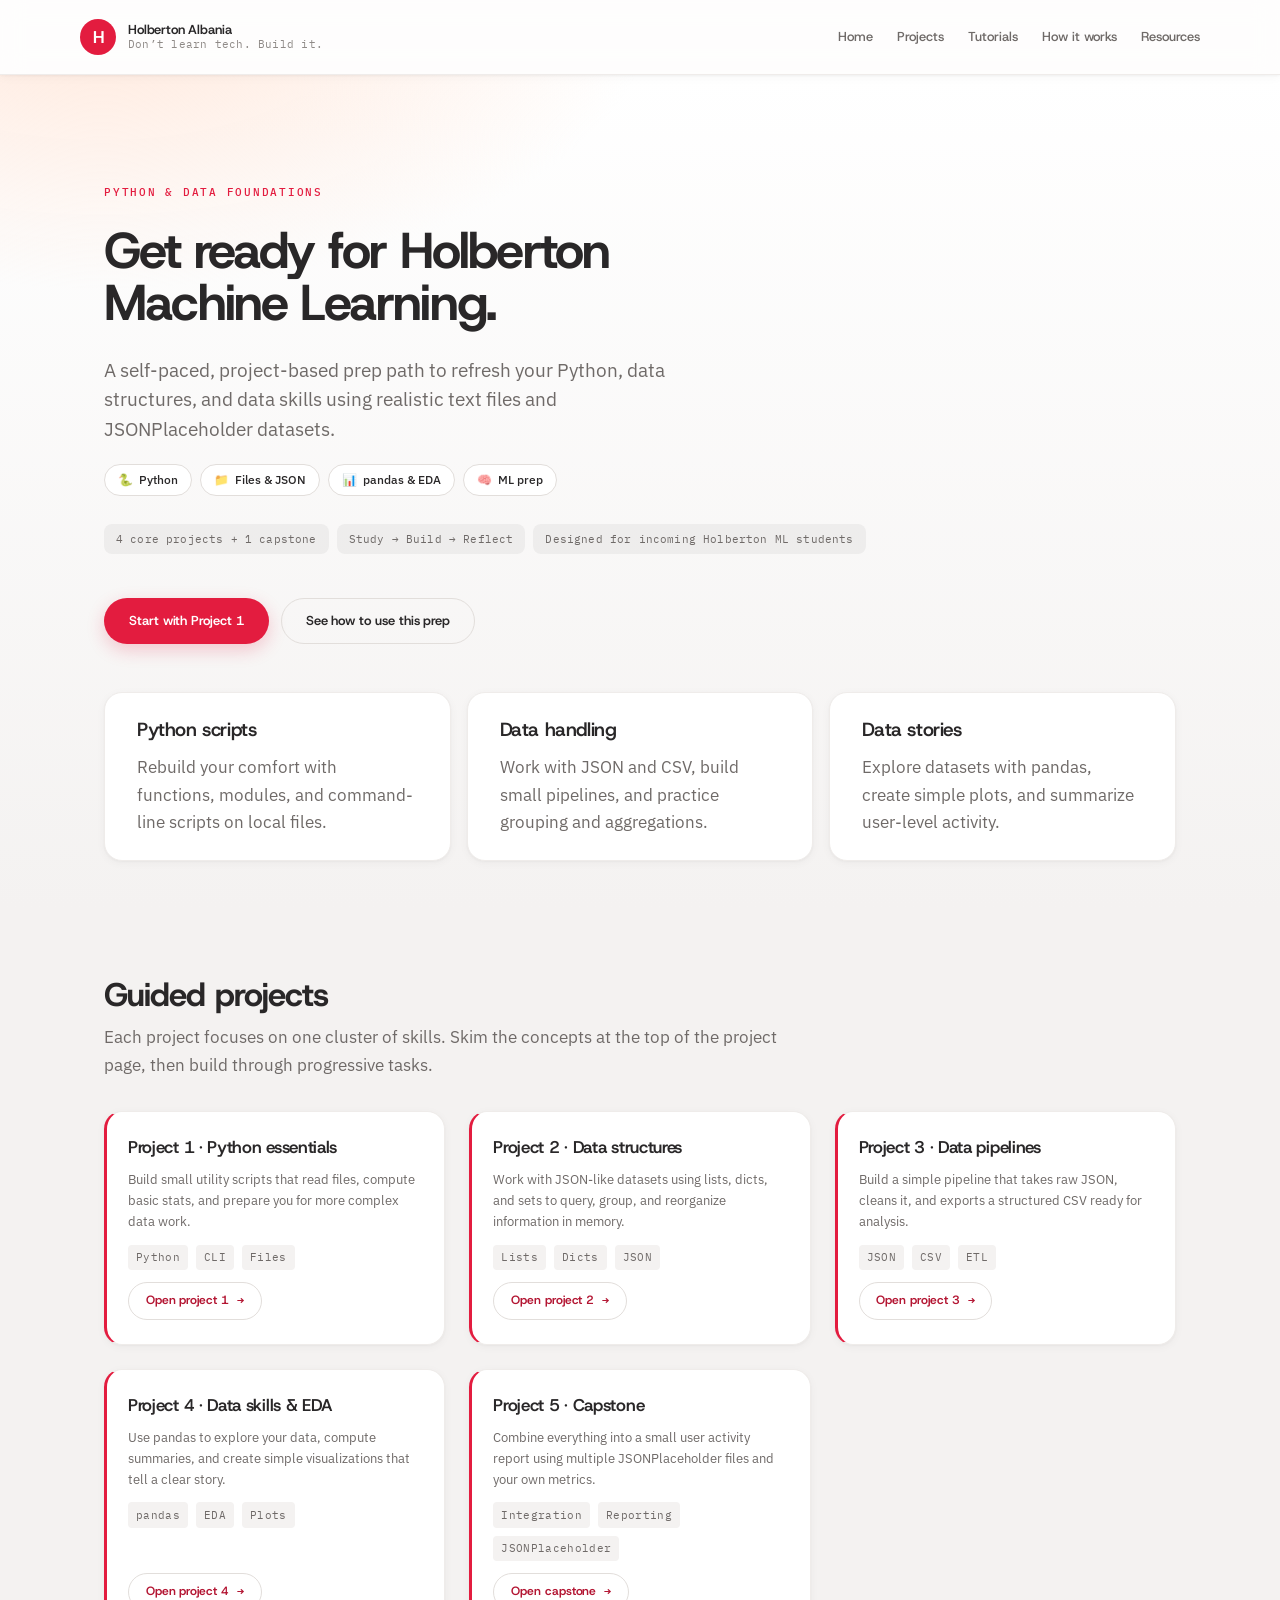
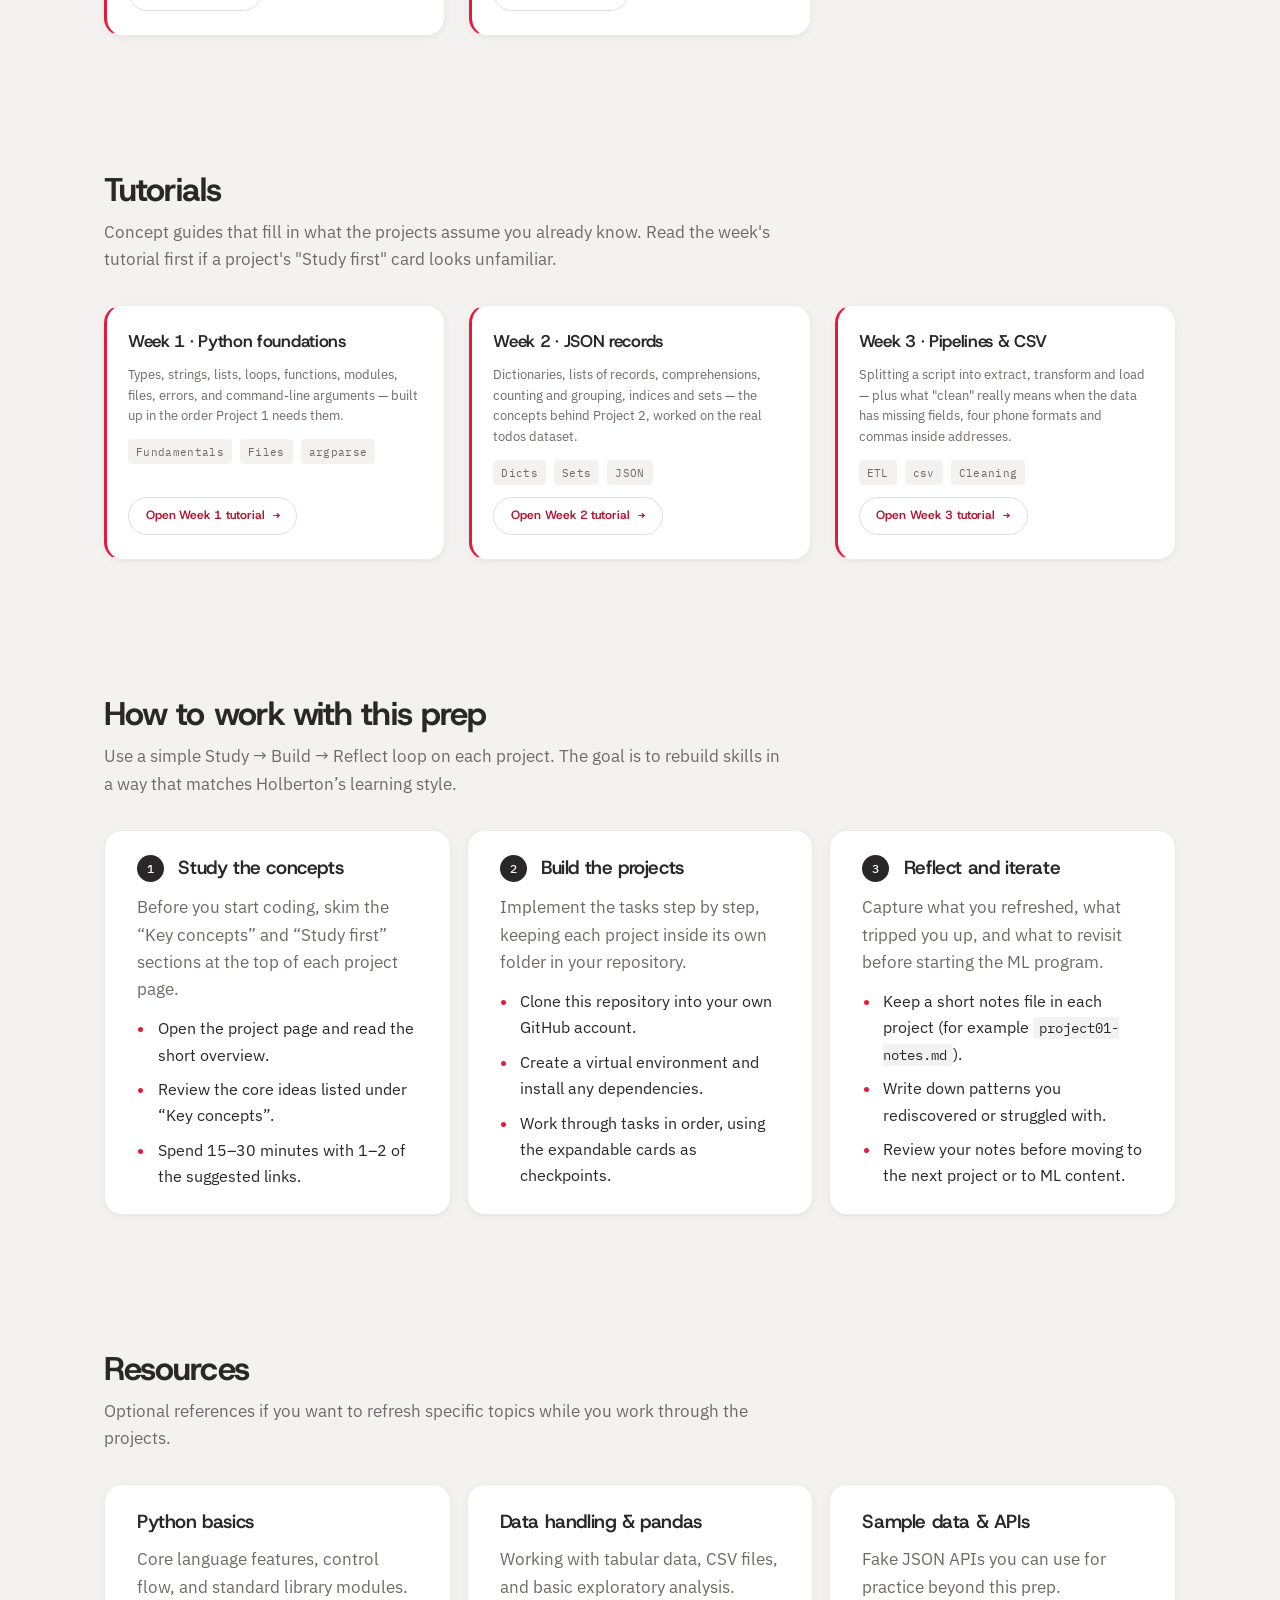
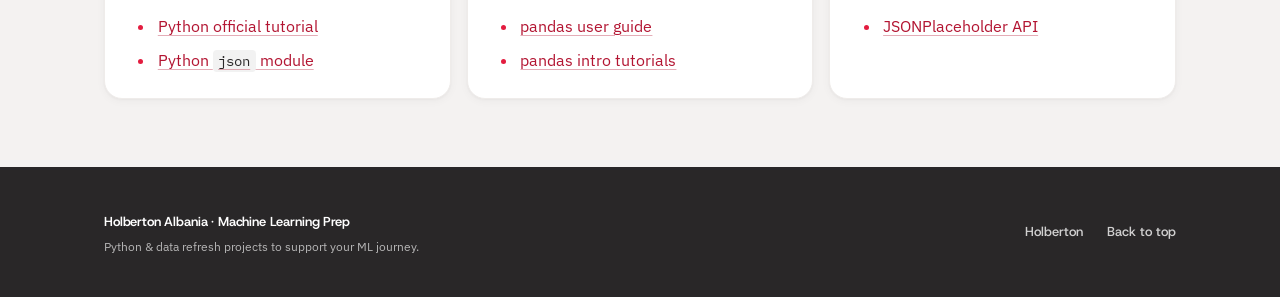
==== commit fd8bcfd3: "add project 3 data pipelines" ====
--- a/docs/index.html
+++ b/docs/index.html
@@ -214,15 +214,17 @@
           </article>
 
           <article class="project-card">
-            <h3>Week 3 · Coming soon</h3>
-            <p>
-              Reading and writing structured formats, and why pipelines get split into separate steps.
-            </p>
-            <div class="project-meta">
+            <h3>Week 3 · Pipelines &amp; CSV</h3>
+            <p>
+              Splitting a script into extract, transform and load — plus what "clean" really means
+              when the data has missing fields, four phone formats and commas inside addresses.
+            </p>
+            <div class="project-meta">
+              <span class="tag">ETL</span>
               <span class="tag">csv</span>
-              <span class="tag">ETL</span>
-              <span class="tag">Design</span>
-            </div>
+              <span class="tag">Cleaning</span>
+            </div>
+            <a href="tutorials/week3-pipelines-csv.html" class="btn btn-ghost project-link">Open Week 3 tutorial</a>
           </article>
         </div>
       </div>
